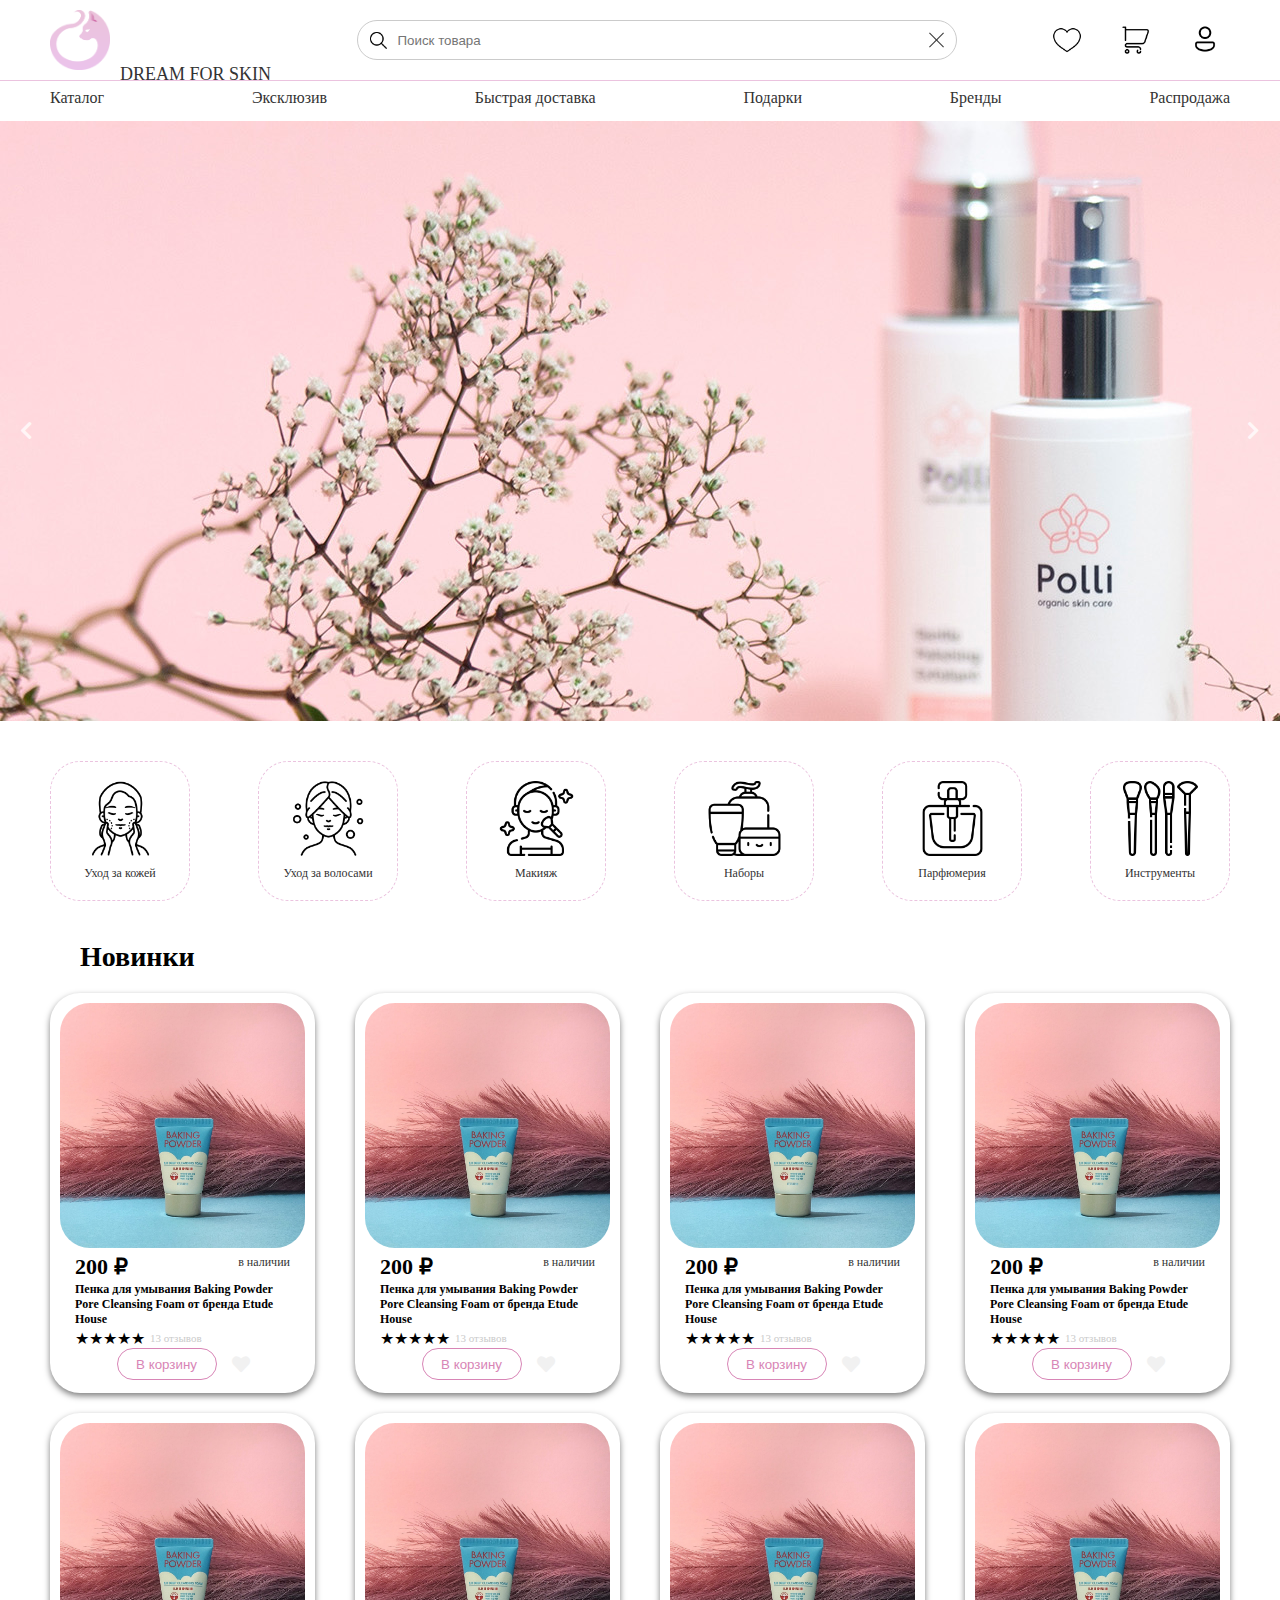
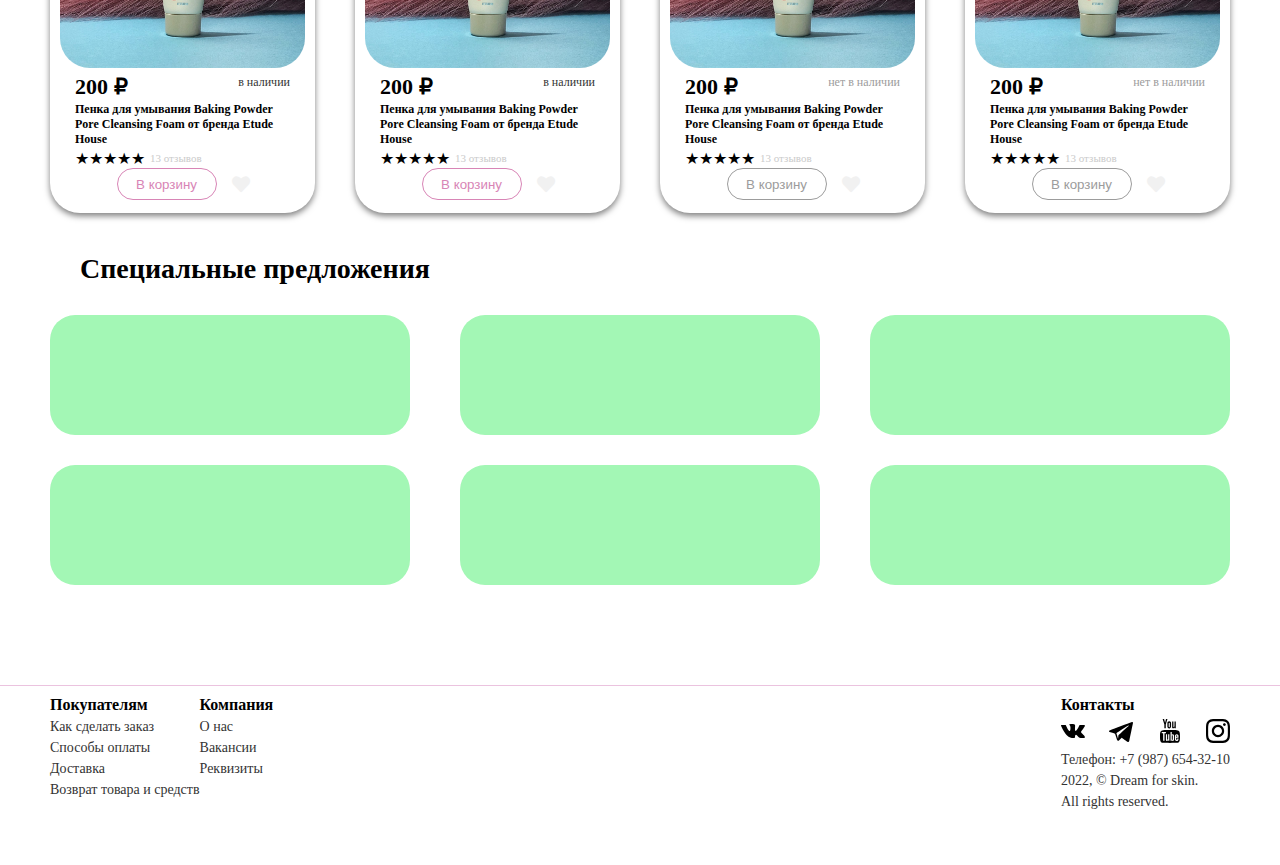
==== IevlevDaniil/dream_for_skin/index.html @ f06d1cdc "Добавил верстку главной страницы" ====
<!DOCTYPE html>
<html lang="en">
<head>
    <meta charset="UTF-8">
    <meta http-equiv="X-UA-Compatible" content="IE=edge">
    <meta name="viewport" content="width=device-width, initial-scale=1.0">
    
    <link href="https://cdn.jsdelivr.net/npm/bootstrap@5.1.3/dist/css/bootstrap.min.css" rel="stylesheet" integrity="sha384-1BmE4kWBq78iYhFldvKuhfTAU6auU8tT94WrHftjDbrCEXSU1oBoqyl2QvZ6jIW3" crossorigin="anonymous">
    <link href="https://use.fontawesome.com/releases/v5.0.13/css/all.css" rel="stylesheet">
    <link rel="stylesheet" href="css/style.css">
    
    <title>Главная</title>
</head>
<body>
    <header class="header__container ">
        <div class="header__content">    
            <div class="logo__container">
                <a href="index.html"><img class="logo__icon" src="assets/images/main-logo.png"></a>
                <a href="index.html"><font class="logo__title">DREAM FOR SKIN</font></a>

            </div>

            <div class="header__search">
                <div class="header__input">
                    <img class="header__input__icon__container" src="assets/icons/search.png">
                    
                    <div class="header__input__container">
                        <input id="input-search" type="text" placeholder="Поиск товара">
                    </div>

                    <span class="header__input__clear" onclick="document.getElementById('input-search').value = ''"></span>
                </div>
            </div>
            
            <div class="header__buttons">
                <button class="button__rounded" type="button"><img class="button__icon" src="assets/icons/icon-wishlist.png"></button>
                <button class="button__rounded" type="button"><img class="button__icon" src="assets/icons/icon-cart.png"></button>
                <button class="button__rounded" type="button"><img class="button__icon" src="assets/icons/icon-user.png"></button>
            </div>
        </div>

        <div class="header__narrow__content">
            <div class="header__narrow__menu__btn">
                <img src="assets/icons/burger_line_list_menu_nav_navigation_option_icon_123231.svg" alt="">
                Каталог
            </div>

            <div class="header__input">
                <img class="header__input__icon__container" src="assets/icons/search.png">
                
                <div class="header__input__container">
                    <input id="input-narrow-search" type="text" placeholder="Поиск товара">
                </div>

                <span class="header__input__clear" onclick="document.getElementById('input-narrow-search').value = ''"></span>
            </div>
        </div>
    </header>

    <nav class="underheader__menu">
        <ul class="underheader__menu__list">
            <a href="#"><li class="underheader__menu__list__item">Каталог</li></a>
            <a href="#"><li class="underheader__menu__list__item">Эксклюзив</li></a>
            <a href="#"><li class="underheader__menu__list__item">Быстрая доставка</li></a>
            <a href="#"><li class="underheader__menu__list__item">Подарки</li></a>
            <a href="#"><li class="underheader__menu__list__item">Бренды</li></a>
            <a href="#"><li class="underheader__menu__list__item">Распродажа</li></a>
        </ul>
    </nav>

    <main class="main__container">
        <div class="slider__container">
            <div class="slider__main">
                <img id="last-clone" src="assets/images/main_slider/slider5.jpg" alt="" >
                <img src="assets/images/main_slider/slider1.jpg" alt="">
                <img src="assets/images/main_slider/slider2.jpg" alt="">
                <img src="assets/images/main_slider/slider3.jpg" alt="">
                <img src="assets/images/main_slider/slider4.jpg" alt="">
                <img src="assets/images/main_slider/slider5.jpg" alt="">
                <img id="first-clone" src="assets/images/main_slider/slider1.jpg" alt="">
            </div>

            <i id="prev-button" class="fa fa-chevron-left" aria-hidden="true"></i>
            <i id="next-button" class="fa fa-chevron-right" aria-hidden="true"></i>

        </div>

        <div class="main__shortcuts__container">
            <div class="main__pillow">
                <img src="assets/icons/face.png" alt="">
                <span>Уход за кожей</span>

            </div>
            <div class="main__pillow">
                <img src="assets/icons/hair.png" alt="">
                <span>Уход за волосами</span>

            </div>
            <div class="main__pillow">
                <img src="assets/icons/make.png" alt="">
                <span>Макияж</span>

            </div>
            <div class="main__pillow">
                <img src="assets/icons/box.png" alt="">
                <span>Наборы</span>

            </div>
            <div class="main__pillow">
                <img src="assets/icons/parf.png" alt="">
                <span>Парфюмерия</span>

            </div>
            <div class="main__pillow">
                <img src="assets/icons/instr.png" alt="">
                <span>Инструменты</span>

            </div>
        </div>

        <div class="main__content__container">
            <h1 class="content__title">Новинки</h1>
            <div class="product__container">
                <div class="product__card">
                    <div class="product__card__content">
                        <img src="assets/images/products/bakin_pow.png" alt="">
                        
                        <div class="product__card__price">
                            <h1>200 ₽</h1>

                            <div class="product__available">
                                <img src="/assets/icons/green_cicle.svg" alt="">
                                <span id="available">в наличии</span>
                            </div>
                        </div>
                        
                        <h3 class="product__card__title">Пенка для умывания Baking Powder Pore Cleansing Foam от бренда Etude House</h3>
                        <div class="card__rating">★★★★★<span>13 отзывов</span></div>
                        
                        <div class="product__card__buttons">
                            <button class="product__card__buy__btn" type="button">В корзину</button>
                            <i class="fa fa-heart product__card__addfavorite_btn" aria-hidden="true" onclick="style.color == 'red' ? style.color = '#f1f1f1' : style.color = 'red'"></i>
                            <!-- <input class="product__card__addfavorite_btn" type="checkbox"></button> -->
                        </div>

                    </div>
                </div>

                <div class="product__card">
                    <div class="product__card__content">
                        <img src="assets/images/products/bakin_pow.png" alt="">
                        
                        <div class="product__card__price">
                            <h1>200 ₽</h1>

                            <div class="product__available">
                                <img src="/assets/icons/green_cicle.svg" alt="">
                                <span id="available">в наличии</span>
                            </div>
                        </div>
                        
                        <h3 class="product__card__title">Пенка для умывания Baking Powder Pore Cleansing Foam от бренда Etude House</h3>
                        <div class="card__rating">★★★★★<span>13 отзывов</span></div>
                        
                        <div class="product__card__buttons">
                            <button class="product__card__buy__btn" type="button">В корзину</button>
                            <i class="fa fa-heart product__card__addfavorite_btn" aria-hidden="true" onclick="style.color == 'red' ? style.color = '#f1f1f1' : style.color = 'red'"></i>
                            <!-- <input class="product__card__addfavorite_btn" type="checkbox"></button> -->
                        </div>

                    </div>
                </div>

                <div class="product__card">
                    <div class="product__card__content">
                        <img src="assets/images/products/bakin_pow.png" alt="">
                        
                        <div class="product__card__price">
                            <h1>200 ₽</h1>

                            <div class="product__available">
                                <img src="/assets/icons/green_cicle.svg" alt="">
                                <span id="available">в наличии</span>
                            </div>
                        </div>
                        
                        <h3 class="product__card__title">Пенка для умывания Baking Powder Pore Cleansing Foam от бренда Etude House</h3>
                        <div class="card__rating">★★★★★<span>13 отзывов</span></div>
                        
                        <div class="product__card__buttons">
                            <button class="product__card__buy__btn" type="button">В корзину</button>
                            <i class="fa fa-heart product__card__addfavorite_btn" aria-hidden="true" onclick="style.color == 'red' ? style.color = '#f1f1f1' : style.color = 'red'"></i>
                            <!-- <input class="product__card__addfavorite_btn" type="checkbox"></button> -->
                        </div>

                    </div>
                </div>

                <div class="product__card">
                    <div class="product__card__content">
                        <img src="assets/images/products/bakin_pow.png" alt="">
                        
                        <div class="product__card__price">
                            <h1>200 ₽</h1>

                            <div class="product__available">
                                <img src="/assets/icons/green_cicle.svg" alt="">
                                <span id="available">в наличии</span>
                            </div>
                        </div>
                        
                        <h3 class="product__card__title">Пенка для умывания Baking Powder Pore Cleansing Foam от бренда Etude House</h3>
                        <div class="card__rating">★★★★★<span>13 отзывов</span></div>
                        
                        <div class="product__card__buttons">
                            <button class="product__card__buy__btn" type="button">В корзину</button>
                            <i class="fa fa-heart product__card__addfavorite_btn" aria-hidden="true" onclick="style.color == 'red' ? style.color = '#f1f1f1' : style.color = 'red'"></i>
                            <!-- <input class="product__card__addfavorite_btn" type="checkbox"></button> -->
                        </div>

                    </div>
                </div>

                <div class="product__card">
                    <div class="product__card__content">
                        <img src="assets/images/products/bakin_pow.png" alt="">
                        
                        <div class="product__card__price">
                            <h1>200 ₽</h1>

                            <div class="product__available">
                                <img src="/assets/icons/green_cicle.svg" alt="">
                                <span id="available">в наличии</span>
                            </div>
                        </div>
                        
                        <h3 class="product__card__title">Пенка для умывания Baking Powder Pore Cleansing Foam от бренда Etude House</h3>
                        <div class="card__rating">★★★★★<span>13 отзывов</span></div>
                        
                        <div class="product__card__buttons">
                            <button class="product__card__buy__btn" type="button">В корзину</button>
                            <i class="fa fa-heart product__card__addfavorite_btn" aria-hidden="true" onclick="style.color == 'red' ? style.color = '#f1f1f1' : style.color = 'red'"></i>
                            <!-- <input class="product__card__addfavorite_btn" type="checkbox"></button> -->
                        </div>

                    </div>
                </div>

                <div class="product__card">
                    <div class="product__card__content">
                        <img src="assets/images/products/bakin_pow.png" alt="">
                        
                        <div class="product__card__price">
                            <h1>200 ₽</h1>

                            <div class="product__available">
                                <img src="/assets/icons/green_cicle.svg" alt="">
                                <span id="available">в наличии</span>
                            </div>
                        </div>
                        
                        <h3 class="product__card__title">Пенка для умывания Baking Powder Pore Cleansing Foam от бренда Etude House</h3>
                        <div class="card__rating">★★★★★<span>13 отзывов</span></div>
                        
                        <div class="product__card__buttons">
                            <button class="product__card__buy__btn" type="button">В корзину</button>
                            <i class="fa fa-heart product__card__addfavorite_btn" aria-hidden="true" onclick="style.color == 'red' ? style.color = '#f1f1f1' : style.color = 'red'"></i>
                            <!-- <input class="product__card__addfavorite_btn" type="checkbox"></button> -->
                        </div>

                    </div>
                </div>

                <div class="product__card">
                    <div class="product__card__content">
                        <img src="assets/images/products/bakin_pow.png" alt="">
                        
                        <div class="product__card__price">
                            <h1>200 ₽</h1>

                            <div class="product__available">
                                <img src="/assets/icons/gray_cicle.svg" alt="">
                                <span id="unavailable">нет в наличии</span>
                            </div>
                        </div>
                        
                        <h3 class="product__card__title">Пенка для умывания Baking Powder Pore Cleansing Foam от бренда Etude House</h3>
                        <div class="card__rating">★★★★★<span>13 отзывов</span></div>
                        
                        <div class="product__card__buttons">
                            <button class="product__card__buy__btn-gray" type="button">В корзину</button>
                            <i class="fa fa-heart product__card__addfavorite_btn" aria-hidden="true" onclick="style.color == 'red' ? style.color = '#f1f1f1' : style.color = 'red'"></i>
                            <!-- <input class="product__card__addfavorite_btn" type="checkbox"></button> -->
                        </div>

                    </div>
                </div>  
                
                <div class="product__card">
                    <div class="product__card__content">
                        <img src="assets/images/products/bakin_pow.png" alt="">
                        
                        <div class="product__card__price">
                            <h1>200 ₽</h1>

                            <div class="product__available">
                                <img src="/assets/icons/gray_cicle.svg" alt="">
                                <span id="unavailable">нет в наличии</span>
                            </div>
                        </div>
                        
                        <h3 class="product__card__title">Пенка для умывания Baking Powder Pore Cleansing Foam от бренда Etude House</h3>
                        <div class="card__rating">★★★★★<span>13 отзывов</span></div>
                        
                        <div class="product__card__buttons">
                            <button class="product__card__buy__btn-gray" type="button">В корзину</button>
                            <i class="fa fa-heart product__card__addfavorite_btn" aria-hidden="true" onclick="style.color == 'red' ? style.color = '#f1f1f1' : style.color = 'red'"></i>
                            <!-- <input class="product__card__addfavorite_btn" type="checkbox"></button> -->
                        </div>

                    </div>
                </div>  
                
            </div>

        </div>
        
        <div class="main__content__container">
            <h1 class="content__title">Специальные предложения</h1>
            <div class="special__suggestions__container">
                <div class="special__suggestion"></div>
                <div class="special__suggestion"></div>
                <div class="special__suggestion"></div>
                <div class="special__suggestion"></div>
                <div class="special__suggestion"></div>
                <div class="special__suggestion"></div>
            </div>

            
        </div>
    </main> 

    <footer class="footer__container">
        <div class="footer__content__container">
            <div class="footer__lists">
                <ul class="footer__list">
                    <span class="footer__list__title">Покупателям</span>

                    <li><a href="#">Как сделать заказ</a></li>
                    <li><a href="#">Способы оплаты</a></li>
                    <li><a href="#">Доставка</a></li>
                    <li><a href="#">Возврат товара и средств</a></li>
                </ul>
                <ul class="footer__list">
                    <span class="footer__list__title">Компания</span>

                    <li><a href="#">О нас</a></li>
                    <li><a href="#">Вакансии</a></li>
                    <li><a href="#">Реквизиты</a></li>
                </ul>
            </div>

            <div class="footer__contacts">
                <ul class="footer__list">
                    <span class="footer__list__title">Контакты</span>
                    <li>
                        <div class="footer__contacts__links">
                            <a href="#"><img src="assets/icons/vk.svg" alt=""></a>
                            <a href="#"><img src="assets/icons/telega.svg" alt=""></a>
                            <a href="#"><img src="assets/icons/YT.svg" alt=""></a>
                            <a href="#"><img src="assets/icons/insta.svg" alt=""></a>
                        </div>
                    </li>
                    <li>Телефон: <span id="telephones-number">+7 (987) 654-32-10</span></li>
                    <li><span class="footer__copyright">2022, © Dream for skin.</span></li>
                    <li><span class="footer__copyright">All rights reserved.</span></li>
                </ul>   
                
            </div>
        </div>
    </footer>

    <script src="js/carousel.js"></script>
</body>
</html>
---- IevlevDaniil/dream_for_skin/css/style.css ----
*{
    margin: 0px;
    padding: 0px;
    box-sizing: border-box;
}

a {
    text-decoration: none;
    color: #333;
}

:active, :hover, :focus {
    outline: 0;
    outline-offset: 0;
}






/* Header  */

.header__container {
    width: 100%;
    border-bottom: 1px solid #EBC3DF;

}

.header__content {
    display: flex;
    height: 80px;
    width: 100%;
    max-width: 1200px;
    
    margin: 0px auto;
    padding: 0px 10px;
    justify-content: space-between;
}

.logo__container {
    height: 100%;
    display: table;

    /* background-color: #D885B6; */
}

.logo__icon {
    width: 60px;
    height: 60px;
    
    margin: 10px 0px;
}

.logo__icon img {
    image-rendering: optimizeSpeed;
}

.logo__title {
    font-size: 18px;
    font-family: 'Maiandra GD';
    color: #333;
    margin-left: 10px;
}

.header__search {
    display: flex;
}


.header__input {
    position: relative;

    width: 600px;
    height: 40px;
    margin: auto 0px;
    border-radius: 20px;  
    border: 1px solid #cbcbcb;  
    /* background-color: aquamarine; */

}

.header__input__icon__container {
    position: absolute;
    display: flex;
    justify-content: center;
    align-items: center;
    left: 10px;
    top: 9px;

    width: 20px;
    height: 20px;
    /* background-color: red; */
    
}

.header__input__container {
    overflow: hidden;
    position: relative;
    width: 520px;
    height: 38px;
    left: 40px;
    display: flex;
    align-items: center;
    justify-content: center;
}

#input-search {
    position: absolute;
    top: 0;
    width: 100%;
    height: 100%;
    border: none;

}

.header__input__clear {
    position: absolute;
    display: flex;
    justify-content: center;
    align-items: center;
    
    top: 50%;
    right: 9px;
    transform: translateY(-50%);
    width: 20px;
    height: 20px;
    /* background-color: violet; */
    cursor: pointer;

}

.header__input__clear::before {
    content: '';
    position: absolute;
    width: 1px;
    height: 20px;
    background-color: #333;
    transform: rotate(45deg);
}

.header__input__clear::after {
    content: '';
    position: absolute;
    width: 1px;
    height: 20px;
    background-color: #333;
    transform: rotate(315deg);
}

.header__buttons {
    height: 100%;
    /* background-color: aqua; */
}

.button__rounded {
    height: 50px;
    width: 50px;
    margin: 15px 0px;
    cursor: pointer;
    border: 0px solid #fff;
    border-radius: 25px;
    background-color: #fff;

    transition: all 0.4s linear;  
}

.button__rounded + .button__rounded {
    margin-left: 15px;
}

.button__rounded:hover {
    border: 2px solid #f1f1f1;
    background-color: #fafafa;
}

.button__icon {
    width: 30px;
    height: 30px;
}

.header__narrow__content {
    display: none;
}

/* Underheader menu  */

.underheader__menu {
    display: table;
    max-width: 1200px;
    width: 100%;
    height: 40px;
    
    padding: 0px;
    margin: 0px auto;
    
    /* background-color: #f7f7f7; */
}

.underheader__menu__list {
    font-size: 16px;
    font-family: 'Playfair Display';

    margin: 8px 10px;
    padding: 0px;

    list-style: none;
    display: flex;
    justify-content: space-between;

}

.underheader__menu__list__item {
    text-decoration: none;


}

.underheader__menu__list__item:hover {
    color: #D885B6;
}







/* Slider content */

.slider__container {
    position: relative;
    width: 100%;
    overflow: hidden;
    
    background-color: #EBC3DF;
}
.slider__main {
    display: flex;
}

#prev-button {
    position: absolute;
    cursor: pointer;
    
    left: 20px;
    top: 50%;
    z-index: 10;
    
    font-size: 20px;
    opacity: 75%;
    color: #fff;
}

#next-button {
    position: absolute;
    cursor: pointer;

    right: 20px;
    top: 50%;
    z-index: 10;
    
    font-size: 20px;
    opacity: 75%;
    color: #fff;
}






/* Main content */

.main__shortcuts__container {
    width: 1200px;
    height: 140px;
    /* background-color: #fafafa; */
    
    padding: 0px 10px;
    margin: 40px auto;
    display: flex;

    
    justify-content: space-between;
    
}

.main__pillow {
    display: flex;
    flex-direction: column;
    justify-content: center;
    align-items: center;

    height: 100%;
    width: 140px;

    background-color: #fff;
    border-radius: 30px;
    border: 1px dashed #EBC3DF;
    cursor: pointer;

    transition: border 0.1s ease-in;
    
}   

.main__pillow:hover {
    border: 3px solid #EBC3DF;

}

.main__pillow img {
    width: 75px;
}

.main__pillow span {
    font: 12px 'Playfair Display';
    margin-top: 10px;
    color: #333;
    
}


.main__content__container {
    display: table;
    width: 1200px;

    margin: 40px auto 0px auto;
    padding: 0px 10px;
    /* background-color: bisque; */
}   

.content__title {
    font-size: 28px;
    font-family: 'Playfair Display';
    
    margin: 0px 0px 0px 30px;

}







/* Products */

.product__container {
    display: flex;
    justify-content: space-between;
    flex-wrap: wrap;
    width: 100%;

}

.product__card {
    width: calc(25% - 30px);
    
    height: 400px;
    border-radius: 30px;
    cursor: pointer;
    
    margin-top: 20px;
    padding: 10px;

    box-shadow: 0px 3px 6px rgba(0, 0, 0, 0.5);
    /* background-color: gray; */
    
    transition: box-shadow 0.2s ease-in-out;
}

.product__card:hover {
    box-shadow: 0px 3px 10px rgba(0, 0, 0, 0.16);
    
}


.product__card__content {
    display: flex;
    flex-direction: column;
    width: 100%;
    
}

.product__card__content img {
    border-radius: 30px;
}

.product__card__price {
    display: flex;
    align-items: center;
    justify-content: space-between;
    margin: 0px 15px;

}

.product__card__price h1 {
    margin: 6px 0px 0px 0px;
    font-family: 'Montserrat';
    font-size: 22px;
}

.product__available {
    display: flex;
    align-items: center;
    
    font-family: 'Playfair Display';
    font-size: 12px;
    color: #333;
}

.product__available img {
    margin-left: 10px;
    width: 8px;
}

#available {
    margin: 0px 0px 3px 5px;
}

#unavailable {
    color: #9c9c9c;
    margin: 0px 0px 3px 5px;
}

.product__card__title {
    margin: 2px 15px 0px 15px;

    font-family: 'Playfair Display';
    font-size: 12px;

    flex: 1 1 auto;
}

.card__rating {
    display: flex;
    align-items: flex-start;
}
.card__rating span {
    display: flex;
    margin: 3px 0px 0px 5px;


    color: #cbcbcb;
    font-family: 'Playfair Display';
    font-size: 11px;
}

.product__card__buttons {
    display: flex;
    justify-content: center;
    
    font-size: 14px;
    font-family: 'Playfair Display';
}

.product__card__buy__btn {
    width: 100px;
    height: 32px;
    margin: 0px 15px;

    
    background-color: #fff;
    color: #D885B6;
    border: 1px solid #D885B6;
    border-radius: 30px;

    transition: all 0.2s linear;
}


.product__card__buy__btn:hover {
    color:white;
    background-color: #D885B6;
}


.product__card__buy__btn-gray {
    width: 100px;
    height: 32px;
    margin: 0px 15px;

    
    background-color: #fff;
    color: #9c9c9c;
    border: 1px solid #9c9c9c;
    border-radius: 30px;

    transition: all 0.2s linear;
}

.product__card__addfavorite_btn {
    display: flex;
    align-items: center;
    font-size: 18px;
    width: 32px;
    height: 32px;

    color: #f1f1f1;
    
    transition: color 0.2s ease-in-out;
}

.product__card__addfavorite_btn:hover {
    color: #cdcdcd;
}






/* Рейтинг */

.card__rating {
    margin: 2px 15px 0px 15px;
    
}



.special__suggestions__container {
    display: flex;
    justify-content: space-between;
    flex-wrap: wrap;
}

.special__suggestion {
    cursor: pointer;
    
    width: 360px;
    height: 120px;
    margin: 30px 0px 0px 0px;

    border-radius: 25px;
    background-color: #A3F7B5;

}







/* Footer */

.footer__container {
    display: table;
    width: 100%;
    height: 180px;

    margin-top: 100px;
    border-top: 1px solid #EBC3DF;
    
}

.footer__content__container {
    display: flex;
    justify-content: space-between;

    width: 1200px;
    height: 100%;
    margin: 0px auto;
    padding: 10px;

    /* background-color: #40C9A2; */
}

.footer__lists {
    display: flex;
    height: 100%;
}

.footer__list {
    list-style: none;
    text-decoration: none;
    font-family: 'Playfair Display';
}

.footer__list__title {
    color: #000;
    font-weight: 600;
}


.footer__list a {
    color: #333;
    font-size: 14px;

    transition: color 0.1s linear;
}

.footer__list a:hover {
    color: #D885B6;
}

.footer__contacts__links {
    display: flex;
    justify-content: space-between;
    align-items: center;
}

.footer__list li {
    color: #333;
    font-size: 14px;

    margin: 5px 0px 0px 0px; 
    transition: color 0.1s linear;
}

#telephones-number{
    font-family: 'Maiandra GD';
    font-size: 14px;   
}

.footer__copyright {
    font-family: 'Maiandra GD';
}







@media (max-width: 1050px) {
    .header__search {
        display: none;
    }

    .header__narrow__content {
        display: flex;
        width: 100%;
        height: 50px;
        padding: 0px 10px;

        /* background-color: beige; */
    }

    
    .header__input {
        position: relative;
 
        width: 95%;
        height: 40px;
        margin: 5px auto;
        border-radius: 20px;  
        border: 1px solid #cbcbcb;  
        /* background-color: aquamarine; */

    }
    
    .header__input__container {
        overflow: hidden;
        position: relative;
        width: calc(100% - 80px);
        height: 38px;
        left: 40px;
        display: flex;
        align-items: center;
        justify-content: center;
    }

    #input-narrow-search {
        position: absolute;
        top: 0;
        width: 100%;
        height: 100%;
        border: none;
    
    }

    .underheader__menu {
        display: none;
    }

    .header__narrow__menu__btn {
        width: 120px;
        position: relative;

        display: flex;
        justify-content: center;
        align-items: center;

        margin: 5px 10px 5px 0px;
        color: #333;
        border: 0px solid #fff;
        border-radius: 25px;

        transition: all 0.4s linear;
        cursor: pointer;
    }

    .header__narrow__menu__btn:hover {
        border: 2px solid #f1f1f1;
        background-color: #fafafa;
    }

    .header__narrow__menu__btn img {
        width: 20px;
        margin-right: 5px;
    }
}

@media (max-width: 450px) {
    .logo__title {
        display: none;
    }
}
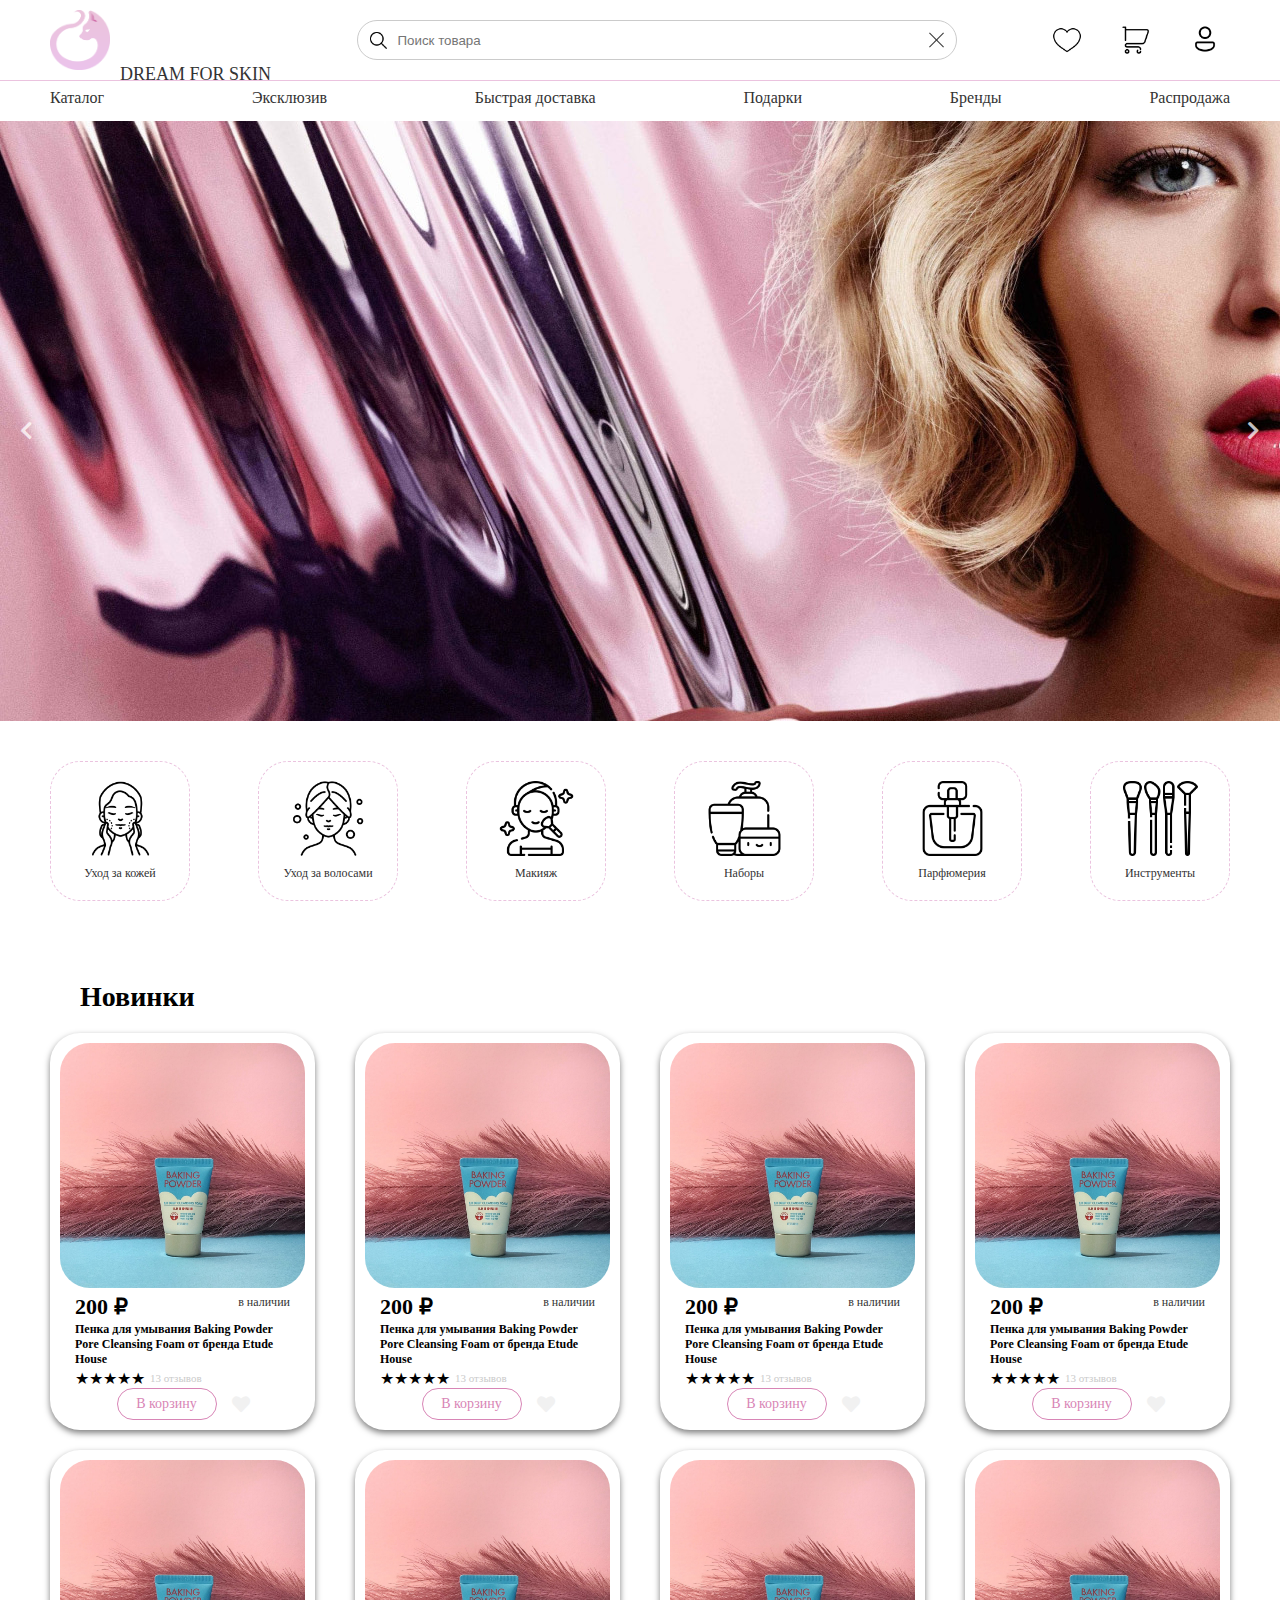
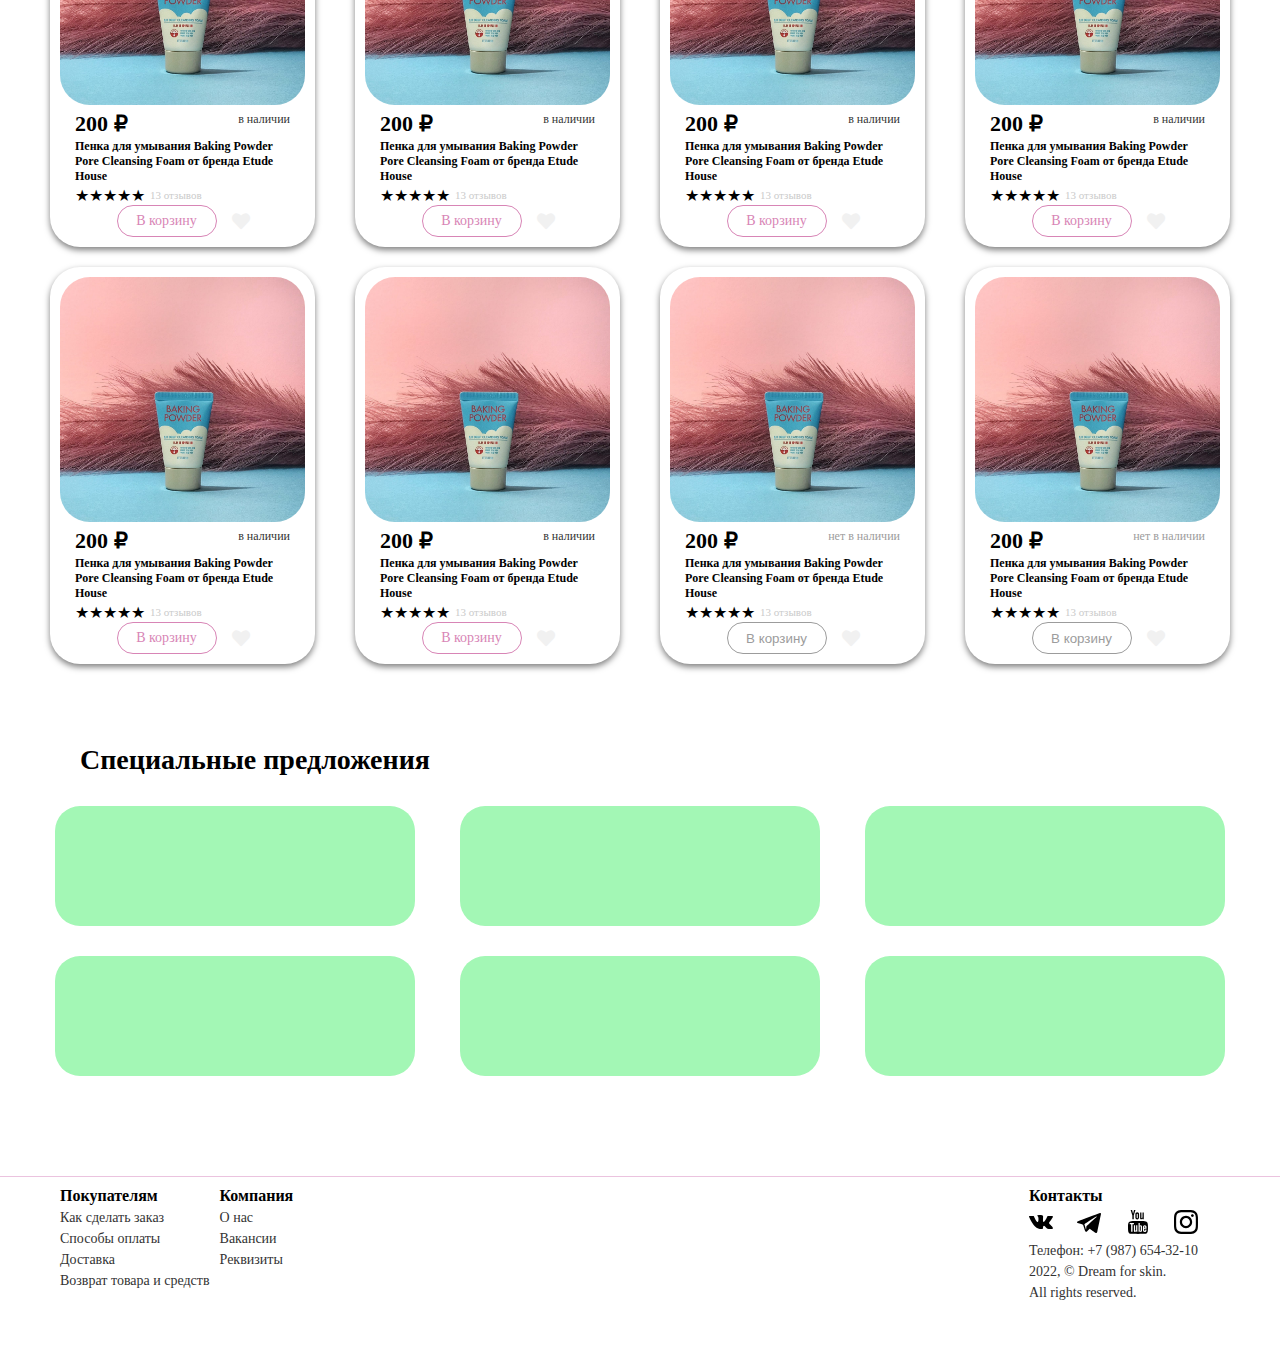
==== commit b33fcff3: "Добавил адаптив для всех элементов, исключая слайдер" ====
--- a/IevlevDaniil/dream_for_skin/index.html
+++ b/IevlevDaniil/dream_for_skin/index.html
@@ -85,6 +85,7 @@
 
         </div>
 
+    
         <div class="main__shortcuts__container">
             <div class="main__pillow">
                 <img src="assets/icons/face.png" alt="">
@@ -117,6 +118,7 @@
 
             </div>
         </div>
+    
 
         <div class="main__content__container">
             <h1 class="content__title">Новинки</h1>
@@ -145,6 +147,107 @@
 
                     </div>
                 </div>
+
+                <div class="product__card">
+                    <div class="product__card__content">
+                        <img src="assets/images/products/bakin_pow.png" alt="">
+                        
+                        <div class="product__card__price">
+                            <h1>200 ₽</h1>
+
+                            <div class="product__available">
+                                <img src="/assets/icons/green_cicle.svg" alt="">
+                                <span id="available">в наличии</span>
+                            </div>
+                        </div>
+                        
+                        <h3 class="product__card__title">Пенка для умывания Baking Powder Pore Cleansing Foam от бренда Etude House</h3>
+                        <div class="card__rating">★★★★★<span>13 отзывов</span></div>
+                        
+                        <div class="product__card__buttons">
+                            <button class="product__card__buy__btn" type="button">В корзину</button>
+                            <i class="fa fa-heart product__card__addfavorite_btn" aria-hidden="true" onclick="style.color == 'red' ? style.color = '#f1f1f1' : style.color = 'red'"></i>
+                            <!-- <input class="product__card__addfavorite_btn" type="checkbox"></button> -->
+                        </div>
+
+                    </div>
+                </div>
+
+                <div class="product__card">
+                    <div class="product__card__content">
+                        <img src="assets/images/products/bakin_pow.png" alt="">
+                        
+                        <div class="product__card__price">
+                            <h1>200 ₽</h1>
+
+                            <div class="product__available">
+                                <img src="/assets/icons/green_cicle.svg" alt="">
+                                <span id="available">в наличии</span>
+                            </div>
+                        </div>
+                        
+                        <h3 class="product__card__title">Пенка для умывания Baking Powder Pore Cleansing Foam от бренда Etude House</h3>
+                        <div class="card__rating">★★★★★<span>13 отзывов</span></div>
+                        
+                        <div class="product__card__buttons">
+                            <button class="product__card__buy__btn" type="button">В корзину</button>
+                            <i class="fa fa-heart product__card__addfavorite_btn" aria-hidden="true" onclick="style.color == 'red' ? style.color = '#f1f1f1' : style.color = 'red'"></i>
+                            <!-- <input class="product__card__addfavorite_btn" type="checkbox"></button> -->
+                        </div>
+
+                    </div>
+                </div>
+
+                <div class="product__card">
+                    <div class="product__card__content">
+                        <img src="assets/images/products/bakin_pow.png" alt="">
+                        
+                        <div class="product__card__price">
+                            <h1>200 ₽</h1>
+
+                            <div class="product__available">
+                                <img src="/assets/icons/green_cicle.svg" alt="">
+                                <span id="available">в наличии</span>
+                            </div>
+                        </div>
+                        
+                        <h3 class="product__card__title">Пенка для умывания Baking Powder Pore Cleansing Foam от бренда Etude House</h3>
+                        <div class="card__rating">★★★★★<span>13 отзывов</span></div>
+                        
+                        <div class="product__card__buttons">
+                            <button class="product__card__buy__btn" type="button">В корзину</button>
+                            <i class="fa fa-heart product__card__addfavorite_btn" aria-hidden="true" onclick="style.color == 'red' ? style.color = '#f1f1f1' : style.color = 'red'"></i>
+                            <!-- <input class="product__card__addfavorite_btn" type="checkbox"></button> -->
+                        </div>
+
+                    </div>
+                </div>
+
+                <div class="product__card">
+                    <div class="product__card__content">
+                        <img src="assets/images/products/bakin_pow.png" alt="">
+                        
+                        <div class="product__card__price">
+                            <h1>200 ₽</h1>
+
+                            <div class="product__available">
+                                <img src="/assets/icons/green_cicle.svg" alt="">
+                                <span id="available">в наличии</span>
+                            </div>
+                        </div>
+                        
+                        <h3 class="product__card__title">Пенка для умывания Baking Powder Pore Cleansing Foam от бренда Etude House</h3>
+                        <div class="card__rating">★★★★★<span>13 отзывов</span></div>
+                        
+                        <div class="product__card__buttons">
+                            <button class="product__card__buy__btn" type="button">В корзину</button>
+                            <i class="fa fa-heart product__card__addfavorite_btn" aria-hidden="true" onclick="style.color == 'red' ? style.color = '#f1f1f1' : style.color = 'red'"></i>
+                            <!-- <input class="product__card__addfavorite_btn" type="checkbox"></button> -->
+                        </div>
+
+                    </div>
+                </div>
+
 
                 <div class="product__card">
                     <div class="product__card__content">
--- a/IevlevDaniil/dream_for_skin/css/style.css
+++ b/IevlevDaniil/dream_for_skin/css/style.css
@@ -229,12 +229,12 @@
 /* Slider content */
 
 .slider__container {
+    width: 100%;
     position: relative;
-    width: 100%;
     overflow: hidden;
-    
     background-color: #EBC3DF;
 }
+
 .slider__main {
     display: flex;
 }
@@ -273,7 +273,8 @@
 /* Main content */
 
 .main__shortcuts__container {
-    width: 1200px;
+    width: 100%;
+    max-width: 1200px;
     height: 140px;
     /* background-color: #fafafa; */
     
@@ -292,7 +293,7 @@
     justify-content: center;
     align-items: center;
 
-    height: 100%;
+    height: 140px;
     width: 140px;
 
     background-color: #fff;
@@ -322,10 +323,11 @@
 
 
 .main__content__container {
-    display: table;
-    width: 1200px;
-
-    margin: 40px auto 0px auto;
+    display: block;
+    width: 100%;
+    max-width: 1200px;
+
+    margin: 80px auto 0px auto;
     padding: 0px 10px;
     /* background-color: bisque; */
 }   
@@ -357,7 +359,7 @@
 .product__card {
     width: calc(25% - 30px);
     
-    height: 400px;
+    height: auto;
     border-radius: 30px;
     cursor: pointer;
     
@@ -379,7 +381,9 @@
 .product__card__content {
     display: flex;
     flex-direction: column;
-    width: 100%;
+    justify-content: space-between;
+    width: 100%;
+    height: 100%;
     
 }
 
@@ -451,16 +455,17 @@
     display: flex;
     justify-content: center;
     
-    font-size: 14px;
-    font-family: 'Playfair Display';
 }
 
 .product__card__buy__btn {
     width: 100px;
     height: 32px;
+
     margin: 0px 15px;
-
-    
+    font-family: 'Playfair Display';
+    
+    
+    font-size: 14px;
     background-color: #fff;
     color: #D885B6;
     border: 1px solid #D885B6;
@@ -531,7 +536,7 @@
     
     width: 360px;
     height: 120px;
-    margin: 30px 0px 0px 0px;
+    margin: 30px 5px 0px 5px;
 
     border-radius: 25px;
     background-color: #A3F7B5;
@@ -558,9 +563,11 @@
 
 .footer__content__container {
     display: flex;
-    justify-content: space-between;
-
-    width: 1200px;
+    flex-wrap: wrap;
+    justify-content: space-between;
+
+    width: 100%;
+    max-width: 1200px;
     height: 100%;
     margin: 0px auto;
     padding: 10px;
@@ -577,6 +584,8 @@
     list-style: none;
     text-decoration: none;
     font-family: 'Playfair Display';
+
+    padding: 0px 0px 0px 10px;
 }
 
 .footer__list__title {
@@ -596,6 +605,12 @@
     color: #D885B6;
 }
 
+.footer__contacts {
+    height: 100%;
+    margin-right: 32px;
+}
+
+
 .footer__contacts__links {
     display: flex;
     justify-content: space-between;
@@ -625,7 +640,7 @@
 
 
 
-@media (max-width: 1050px) {
+@media (max-width: 1200px) {
     .header__search {
         display: none;
     }
@@ -702,12 +717,80 @@
         width: 20px;
         margin-right: 5px;
     }
-}
-
-@media (max-width: 450px) {
+
+    .product__container {
+        justify-content: space-around;
+        width: 100%;
+        background-color: pink;
+    }
+    .product__card {
+        width: auto;
+        max-width: calc(33% - 30px);
+        height: auto;
+        
+    }
+
+    .special__suggestions__container {
+        justify-content: space-around;
+    }
+
+
+
+
+}
+
+@media (max-width: 890px) {
+    .main__shortcuts__container {
+        width: 100%;
+        height: auto;
+        justify-content: space-around;
+        flex-wrap: wrap;
+    }
+
+    .main__pillow {
+        margin: 20px 40px;
+    }
+
+    .product__container {
+        background-color: greenyellow;
+    }
+
+    .product__card {
+        width: auto;
+        max-width: calc(50% - 10px);
+        height: auto;
+
+    }
+
+    
+
+}
+
+@media (max-width: 575px) {
+    .product__container {
+        background-color: cadetblue;
+    }
+
+    .product__card {
+        width: auto;
+        max-width: 100%;
+        height: auto;
+
+    }
+
+
+}
+
+
+@media (max-width: 500px) {
+
     .logo__title {
         display: none;
     }
-}
-
-
+
+    .main__pillow {
+        margin: 20px 5px;
+    }
+
+    
+}
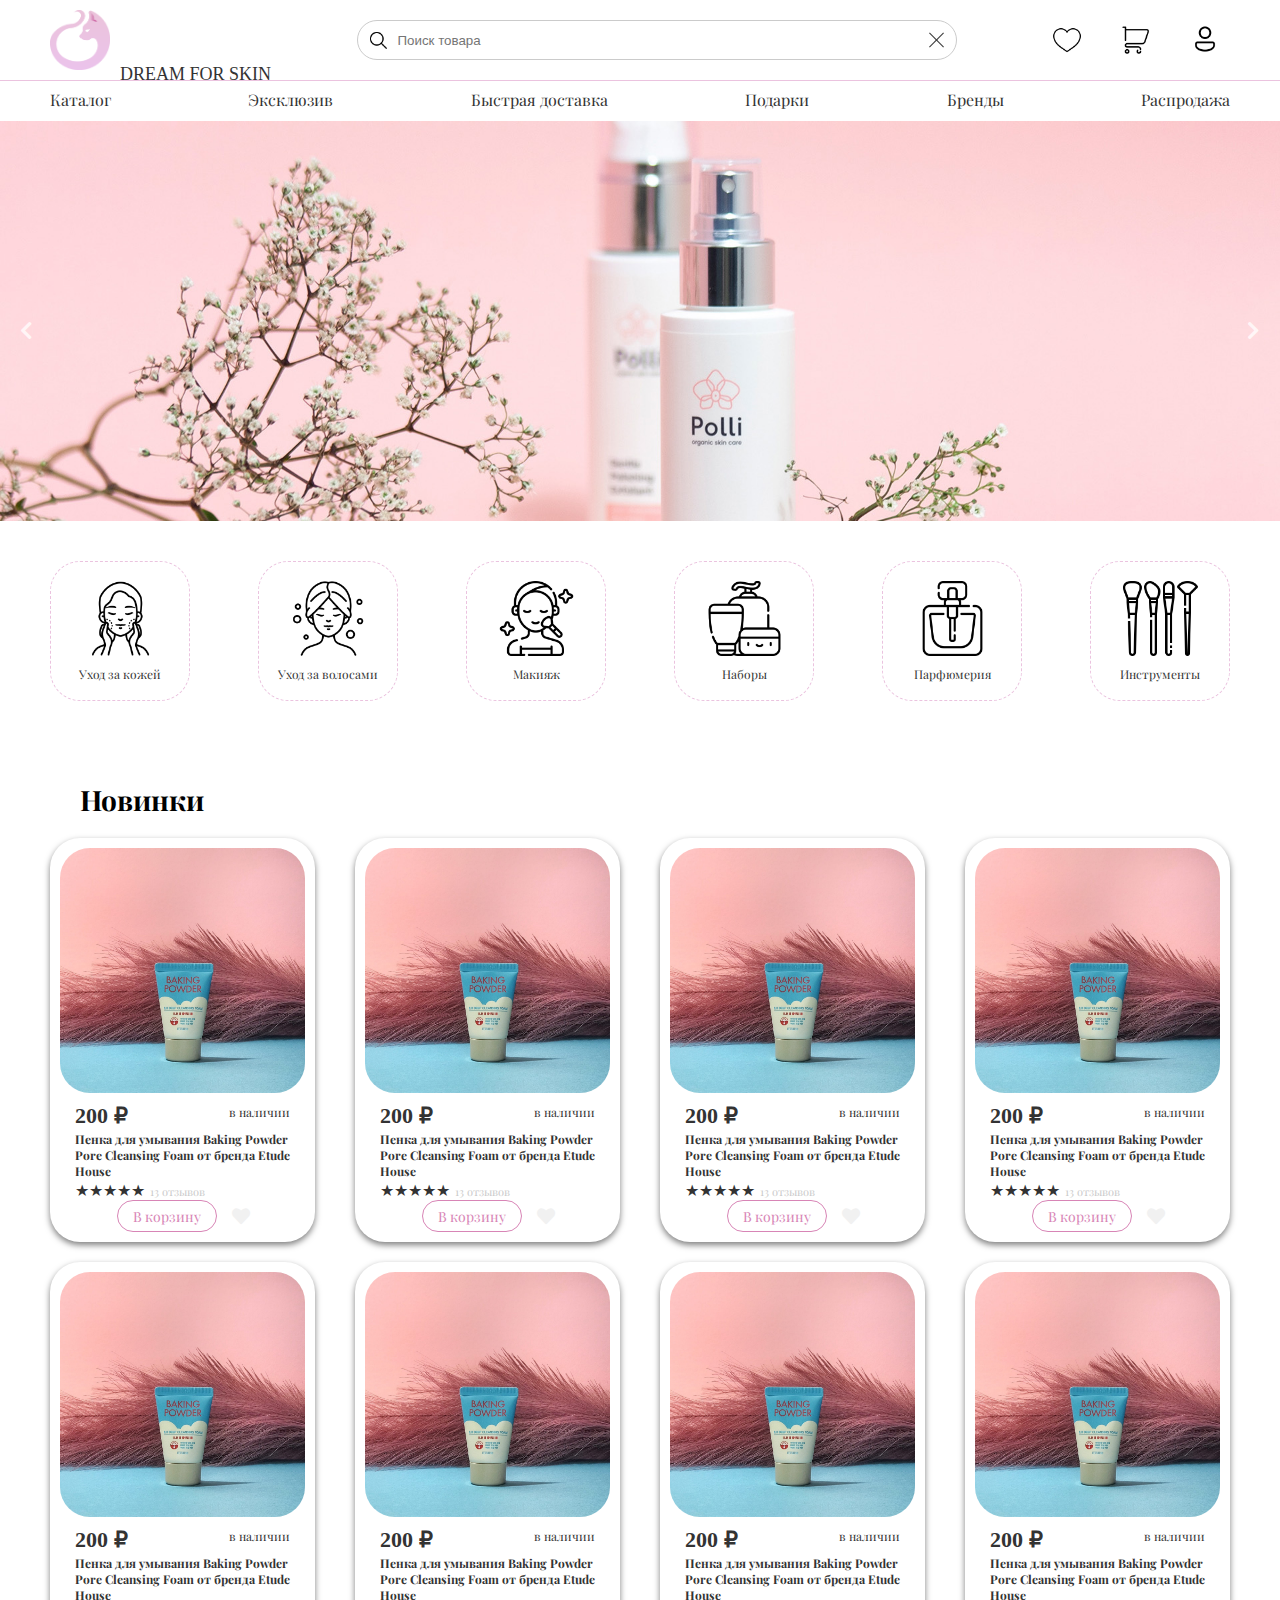
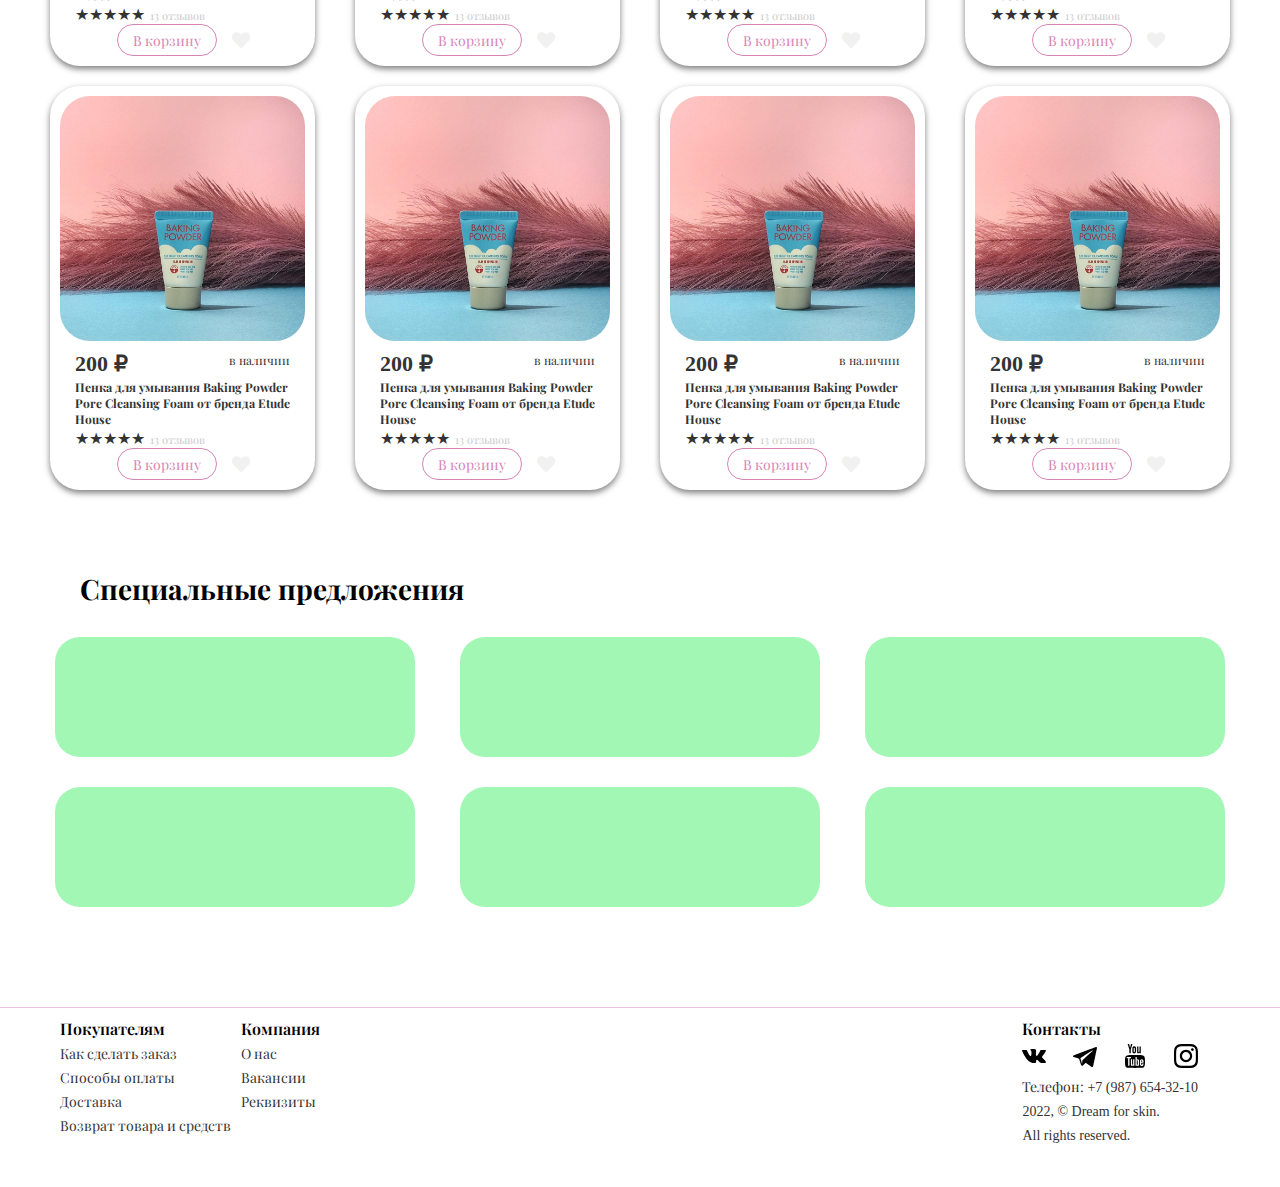
==== commit 211c9db3: "Добавил страницу продукта с адаптивом" ====
--- a/IevlevDaniil/dream_for_skin/index.html
+++ b/IevlevDaniil/dream_for_skin/index.html
@@ -123,307 +123,313 @@
         <div class="main__content__container">
             <h1 class="content__title">Новинки</h1>
             <div class="product__container">
-                <div class="product__card">
-                    <div class="product__card__content">
-                        <img src="assets/images/products/bakin_pow.png" alt="">
-                        
-                        <div class="product__card__price">
-                            <h1>200 ₽</h1>
-
-                            <div class="product__available">
-                                <img src="/assets/icons/green_cicle.svg" alt="">
-                                <span id="available">в наличии</span>
-                            </div>
-                        </div>
-                        
-                        <h3 class="product__card__title">Пенка для умывания Baking Powder Pore Cleansing Foam от бренда Etude House</h3>
-                        <div class="card__rating">★★★★★<span>13 отзывов</span></div>
-                        
-                        <div class="product__card__buttons">
-                            <button class="product__card__buy__btn" type="button">В корзину</button>
-                            <i class="fa fa-heart product__card__addfavorite_btn" aria-hidden="true" onclick="style.color == 'red' ? style.color = '#f1f1f1' : style.color = 'red'"></i>
-                            <!-- <input class="product__card__addfavorite_btn" type="checkbox"></button> -->
-                        </div>
-
-                    </div>
-                </div>
-
-                <div class="product__card">
-                    <div class="product__card__content">
-                        <img src="assets/images/products/bakin_pow.png" alt="">
-                        
-                        <div class="product__card__price">
-                            <h1>200 ₽</h1>
-
-                            <div class="product__available">
-                                <img src="/assets/icons/green_cicle.svg" alt="">
-                                <span id="available">в наличии</span>
-                            </div>
-                        </div>
-                        
-                        <h3 class="product__card__title">Пенка для умывания Baking Powder Pore Cleansing Foam от бренда Etude House</h3>
-                        <div class="card__rating">★★★★★<span>13 отзывов</span></div>
-                        
-                        <div class="product__card__buttons">
-                            <button class="product__card__buy__btn" type="button">В корзину</button>
-                            <i class="fa fa-heart product__card__addfavorite_btn" aria-hidden="true" onclick="style.color == 'red' ? style.color = '#f1f1f1' : style.color = 'red'"></i>
-                            <!-- <input class="product__card__addfavorite_btn" type="checkbox"></button> -->
-                        </div>
-
-                    </div>
-                </div>
-
-                <div class="product__card">
-                    <div class="product__card__content">
-                        <img src="assets/images/products/bakin_pow.png" alt="">
-                        
-                        <div class="product__card__price">
-                            <h1>200 ₽</h1>
-
-                            <div class="product__available">
-                                <img src="/assets/icons/green_cicle.svg" alt="">
-                                <span id="available">в наличии</span>
-                            </div>
-                        </div>
-                        
-                        <h3 class="product__card__title">Пенка для умывания Baking Powder Pore Cleansing Foam от бренда Etude House</h3>
-                        <div class="card__rating">★★★★★<span>13 отзывов</span></div>
-                        
-                        <div class="product__card__buttons">
-                            <button class="product__card__buy__btn" type="button">В корзину</button>
-                            <i class="fa fa-heart product__card__addfavorite_btn" aria-hidden="true" onclick="style.color == 'red' ? style.color = '#f1f1f1' : style.color = 'red'"></i>
-                            <!-- <input class="product__card__addfavorite_btn" type="checkbox"></button> -->
-                        </div>
-
-                    </div>
-                </div>
-
-                <div class="product__card">
-                    <div class="product__card__content">
-                        <img src="assets/images/products/bakin_pow.png" alt="">
-                        
-                        <div class="product__card__price">
-                            <h1>200 ₽</h1>
-
-                            <div class="product__available">
-                                <img src="/assets/icons/green_cicle.svg" alt="">
-                                <span id="available">в наличии</span>
-                            </div>
-                        </div>
-                        
-                        <h3 class="product__card__title">Пенка для умывания Baking Powder Pore Cleansing Foam от бренда Etude House</h3>
-                        <div class="card__rating">★★★★★<span>13 отзывов</span></div>
-                        
-                        <div class="product__card__buttons">
-                            <button class="product__card__buy__btn" type="button">В корзину</button>
-                            <i class="fa fa-heart product__card__addfavorite_btn" aria-hidden="true" onclick="style.color == 'red' ? style.color = '#f1f1f1' : style.color = 'red'"></i>
-                            <!-- <input class="product__card__addfavorite_btn" type="checkbox"></button> -->
-                        </div>
-
-                    </div>
-                </div>
-
-                <div class="product__card">
-                    <div class="product__card__content">
-                        <img src="assets/images/products/bakin_pow.png" alt="">
-                        
-                        <div class="product__card__price">
-                            <h1>200 ₽</h1>
-
-                            <div class="product__available">
-                                <img src="/assets/icons/green_cicle.svg" alt="">
-                                <span id="available">в наличии</span>
-                            </div>
-                        </div>
-                        
-                        <h3 class="product__card__title">Пенка для умывания Baking Powder Pore Cleansing Foam от бренда Etude House</h3>
-                        <div class="card__rating">★★★★★<span>13 отзывов</span></div>
-                        
-                        <div class="product__card__buttons">
-                            <button class="product__card__buy__btn" type="button">В корзину</button>
-                            <i class="fa fa-heart product__card__addfavorite_btn" aria-hidden="true" onclick="style.color == 'red' ? style.color = '#f1f1f1' : style.color = 'red'"></i>
-                            <!-- <input class="product__card__addfavorite_btn" type="checkbox"></button> -->
-                        </div>
-
-                    </div>
-                </div>
-
-
-                <div class="product__card">
-                    <div class="product__card__content">
-                        <img src="assets/images/products/bakin_pow.png" alt="">
-                        
-                        <div class="product__card__price">
-                            <h1>200 ₽</h1>
-
-                            <div class="product__available">
-                                <img src="/assets/icons/green_cicle.svg" alt="">
-                                <span id="available">в наличии</span>
-                            </div>
-                        </div>
-                        
-                        <h3 class="product__card__title">Пенка для умывания Baking Powder Pore Cleansing Foam от бренда Etude House</h3>
-                        <div class="card__rating">★★★★★<span>13 отзывов</span></div>
-                        
-                        <div class="product__card__buttons">
-                            <button class="product__card__buy__btn" type="button">В корзину</button>
-                            <i class="fa fa-heart product__card__addfavorite_btn" aria-hidden="true" onclick="style.color == 'red' ? style.color = '#f1f1f1' : style.color = 'red'"></i>
-                            <!-- <input class="product__card__addfavorite_btn" type="checkbox"></button> -->
-                        </div>
-
-                    </div>
-                </div>
-
-                <div class="product__card">
-                    <div class="product__card__content">
-                        <img src="assets/images/products/bakin_pow.png" alt="">
-                        
-                        <div class="product__card__price">
-                            <h1>200 ₽</h1>
-
-                            <div class="product__available">
-                                <img src="/assets/icons/green_cicle.svg" alt="">
-                                <span id="available">в наличии</span>
-                            </div>
-                        </div>
-                        
-                        <h3 class="product__card__title">Пенка для умывания Baking Powder Pore Cleansing Foam от бренда Etude House</h3>
-                        <div class="card__rating">★★★★★<span>13 отзывов</span></div>
-                        
-                        <div class="product__card__buttons">
-                            <button class="product__card__buy__btn" type="button">В корзину</button>
-                            <i class="fa fa-heart product__card__addfavorite_btn" aria-hidden="true" onclick="style.color == 'red' ? style.color = '#f1f1f1' : style.color = 'red'"></i>
-                            <!-- <input class="product__card__addfavorite_btn" type="checkbox"></button> -->
-                        </div>
-
-                    </div>
-                </div>
-
-                <div class="product__card">
-                    <div class="product__card__content">
-                        <img src="assets/images/products/bakin_pow.png" alt="">
-                        
-                        <div class="product__card__price">
-                            <h1>200 ₽</h1>
-
-                            <div class="product__available">
-                                <img src="/assets/icons/green_cicle.svg" alt="">
-                                <span id="available">в наличии</span>
-                            </div>
-                        </div>
-                        
-                        <h3 class="product__card__title">Пенка для умывания Baking Powder Pore Cleansing Foam от бренда Etude House</h3>
-                        <div class="card__rating">★★★★★<span>13 отзывов</span></div>
-                        
-                        <div class="product__card__buttons">
-                            <button class="product__card__buy__btn" type="button">В корзину</button>
-                            <i class="fa fa-heart product__card__addfavorite_btn" aria-hidden="true" onclick="style.color == 'red' ? style.color = '#f1f1f1' : style.color = 'red'"></i>
-                            <!-- <input class="product__card__addfavorite_btn" type="checkbox"></button> -->
-                        </div>
-
-                    </div>
-                </div>
-
-                <div class="product__card">
-                    <div class="product__card__content">
-                        <img src="assets/images/products/bakin_pow.png" alt="">
-                        
-                        <div class="product__card__price">
-                            <h1>200 ₽</h1>
-
-                            <div class="product__available">
-                                <img src="/assets/icons/green_cicle.svg" alt="">
-                                <span id="available">в наличии</span>
-                            </div>
-                        </div>
-                        
-                        <h3 class="product__card__title">Пенка для умывания Baking Powder Pore Cleansing Foam от бренда Etude House</h3>
-                        <div class="card__rating">★★★★★<span>13 отзывов</span></div>
-                        
-                        <div class="product__card__buttons">
-                            <button class="product__card__buy__btn" type="button">В корзину</button>
-                            <i class="fa fa-heart product__card__addfavorite_btn" aria-hidden="true" onclick="style.color == 'red' ? style.color = '#f1f1f1' : style.color = 'red'"></i>
-                            <!-- <input class="product__card__addfavorite_btn" type="checkbox"></button> -->
-                        </div>
-
-                    </div>
-                </div>
-
-                <div class="product__card">
-                    <div class="product__card__content">
-                        <img src="assets/images/products/bakin_pow.png" alt="">
-                        
-                        <div class="product__card__price">
-                            <h1>200 ₽</h1>
-
-                            <div class="product__available">
-                                <img src="/assets/icons/green_cicle.svg" alt="">
-                                <span id="available">в наличии</span>
-                            </div>
-                        </div>
-                        
-                        <h3 class="product__card__title">Пенка для умывания Baking Powder Pore Cleansing Foam от бренда Etude House</h3>
-                        <div class="card__rating">★★★★★<span>13 отзывов</span></div>
-                        
-                        <div class="product__card__buttons">
-                            <button class="product__card__buy__btn" type="button">В корзину</button>
-                            <i class="fa fa-heart product__card__addfavorite_btn" aria-hidden="true" onclick="style.color == 'red' ? style.color = '#f1f1f1' : style.color = 'red'"></i>
-                            <!-- <input class="product__card__addfavorite_btn" type="checkbox"></button> -->
-                        </div>
-
-                    </div>
-                </div>
-
-                <div class="product__card">
-                    <div class="product__card__content">
-                        <img src="assets/images/products/bakin_pow.png" alt="">
-                        
-                        <div class="product__card__price">
-                            <h1>200 ₽</h1>
-
-                            <div class="product__available">
-                                <img src="/assets/icons/gray_cicle.svg" alt="">
-                                <span id="unavailable">нет в наличии</span>
-                            </div>
-                        </div>
-                        
-                        <h3 class="product__card__title">Пенка для умывания Baking Powder Pore Cleansing Foam от бренда Etude House</h3>
-                        <div class="card__rating">★★★★★<span>13 отзывов</span></div>
-                        
-                        <div class="product__card__buttons">
-                            <button class="product__card__buy__btn-gray" type="button">В корзину</button>
-                            <i class="fa fa-heart product__card__addfavorite_btn" aria-hidden="true" onclick="style.color == 'red' ? style.color = '#f1f1f1' : style.color = 'red'"></i>
-                            <!-- <input class="product__card__addfavorite_btn" type="checkbox"></button> -->
-                        </div>
-
-                    </div>
-                </div>  
+
+                <div class="product__card">
+                    <div class="product__card__content">
+                        <a href="product.html">
+                            <img src="assets/images/products/bakin_pow.png" alt="">
+                            
+                            <div class="product__card__price">
+                                <h1>200 ₽</h1>
+
+                                <div class="main__product__available">
+                                    <img src="/assets/icons/green_cicle.svg" alt="">
+                                    <span id="available">в наличии</span>
+                                </div>
+                            </div>
+                            
+                            <h3 class="product__card__title">Пенка для умывания Baking Powder Pore Cleansing Foam от бренда Etude House</h3>
+                            <div class="card__rating">★★★★★<span>13 отзывов</span></div>
+                        </a>
+                            
+                        <div class="product__card__buttons">
+                            <button class="product__card__buy__btn" type="button">В корзину</button>
+                            <i class="fa fa-heart product__card__addfavorite_btn" aria-hidden="true" onclick="style.color == 'red' ? style.color = '#f1f1f1' : style.color = 'red'"></i>
+                        </div>
+                    </div>
+                </div>
+
+                <div class="product__card">
+                    <div class="product__card__content">
+                        <a href="product.html">
+                            <img src="assets/images/products/bakin_pow.png" alt="">
+                            
+                            <div class="product__card__price">
+                                <h1>200 ₽</h1>
+
+                                <div class="main__product__available">
+                                    <img src="/assets/icons/green_cicle.svg" alt="">
+                                    <span id="available">в наличии</span>
+                                </div>
+                            </div>
+                            
+                            <h3 class="product__card__title">Пенка для умывания Baking Powder Pore Cleansing Foam от бренда Etude House</h3>
+                            <div class="card__rating">★★★★★<span>13 отзывов</span></div>
+                        </a>
+                            
+                        <div class="product__card__buttons">
+                            <button class="product__card__buy__btn" type="button">В корзину</button>
+                            <i class="fa fa-heart product__card__addfavorite_btn" aria-hidden="true" onclick="style.color == 'red' ? style.color = '#f1f1f1' : style.color = 'red'"></i>
+                        </div>
+                    </div>
+                </div>
+
+                <div class="product__card">
+                    <div class="product__card__content">
+                        <a href="product.html">
+                            <img src="assets/images/products/bakin_pow.png" alt="">
+                            
+                            <div class="product__card__price">
+                                <h1>200 ₽</h1>
+
+                                <div class="main__product__available">
+                                    <img src="/assets/icons/green_cicle.svg" alt="">
+                                    <span id="available">в наличии</span>
+                                </div>
+                            </div>
+                            
+                            <h3 class="product__card__title">Пенка для умывания Baking Powder Pore Cleansing Foam от бренда Etude House</h3>
+                            <div class="card__rating">★★★★★<span>13 отзывов</span></div>
+                        </a>
+                            
+                        <div class="product__card__buttons">
+                            <button class="product__card__buy__btn" type="button">В корзину</button>
+                            <i class="fa fa-heart product__card__addfavorite_btn" aria-hidden="true" onclick="style.color == 'red' ? style.color = '#f1f1f1' : style.color = 'red'"></i>
+                        </div>
+                    </div>
+                </div>
+
+                <div class="product__card">
+                    <div class="product__card__content">
+                        <a href="product.html">
+                            <img src="assets/images/products/bakin_pow.png" alt="">
+                            
+                            <div class="product__card__price">
+                                <h1>200 ₽</h1>
+
+                                <div class="main__product__available">
+                                    <img src="/assets/icons/green_cicle.svg" alt="">
+                                    <span id="available">в наличии</span>
+                                </div>
+                            </div>
+                            
+                            <h3 class="product__card__title">Пенка для умывания Baking Powder Pore Cleansing Foam от бренда Etude House</h3>
+                            <div class="card__rating">★★★★★<span>13 отзывов</span></div>
+                        </a>
+                            
+                        <div class="product__card__buttons">
+                            <button class="product__card__buy__btn" type="button">В корзину</button>
+                            <i class="fa fa-heart product__card__addfavorite_btn" aria-hidden="true" onclick="style.color == 'red' ? style.color = '#f1f1f1' : style.color = 'red'"></i>
+                        </div>
+                    </div>
+                </div>
+
+                <div class="product__card">
+                    <div class="product__card__content">
+                        <a href="product.html">
+                            <img src="assets/images/products/bakin_pow.png" alt="">
+                            
+                            <div class="product__card__price">
+                                <h1>200 ₽</h1>
+
+                                <div class="main__product__available">
+                                    <img src="/assets/icons/green_cicle.svg" alt="">
+                                    <span id="available">в наличии</span>
+                                </div>
+                            </div>
+                            
+                            <h3 class="product__card__title">Пенка для умывания Baking Powder Pore Cleansing Foam от бренда Etude House</h3>
+                            <div class="card__rating">★★★★★<span>13 отзывов</span></div>
+                        </a>
+                            
+                        <div class="product__card__buttons">
+                            <button class="product__card__buy__btn" type="button">В корзину</button>
+                            <i class="fa fa-heart product__card__addfavorite_btn" aria-hidden="true" onclick="style.color == 'red' ? style.color = '#f1f1f1' : style.color = 'red'"></i>
+                        </div>
+                    </div>
+                </div>
+
+                <div class="product__card">
+                    <div class="product__card__content">
+                        <a href="product.html">
+                            <img src="assets/images/products/bakin_pow.png" alt="">
+                            
+                            <div class="product__card__price">
+                                <h1>200 ₽</h1>
+
+                                <div class="main__product__available">
+                                    <img src="/assets/icons/green_cicle.svg" alt="">
+                                    <span id="available">в наличии</span>
+                                </div>
+                            </div>
+                            
+                            <h3 class="product__card__title">Пенка для умывания Baking Powder Pore Cleansing Foam от бренда Etude House</h3>
+                            <div class="card__rating">★★★★★<span>13 отзывов</span></div>
+                        </a>
+                            
+                        <div class="product__card__buttons">
+                            <button class="product__card__buy__btn" type="button">В корзину</button>
+                            <i class="fa fa-heart product__card__addfavorite_btn" aria-hidden="true" onclick="style.color == 'red' ? style.color = '#f1f1f1' : style.color = 'red'"></i>
+                        </div>
+                    </div>
+                </div>
+
+                <div class="product__card">
+                    <div class="product__card__content">
+                        <a href="product.html">
+                            <img src="assets/images/products/bakin_pow.png" alt="">
+                            
+                            <div class="product__card__price">
+                                <h1>200 ₽</h1>
+
+                                <div class="main__product__available">
+                                    <img src="/assets/icons/green_cicle.svg" alt="">
+                                    <span id="available">в наличии</span>
+                                </div>
+                            </div>
+                            
+                            <h3 class="product__card__title">Пенка для умывания Baking Powder Pore Cleansing Foam от бренда Etude House</h3>
+                            <div class="card__rating">★★★★★<span>13 отзывов</span></div>
+                        </a>
+                            
+                        <div class="product__card__buttons">
+                            <button class="product__card__buy__btn" type="button">В корзину</button>
+                            <i class="fa fa-heart product__card__addfavorite_btn" aria-hidden="true" onclick="style.color == 'red' ? style.color = '#f1f1f1' : style.color = 'red'"></i>
+                        </div>
+                    </div>
+                </div>
+
+                <div class="product__card">
+                    <div class="product__card__content">
+                        <a href="product.html">
+                            <img src="assets/images/products/bakin_pow.png" alt="">
+                            
+                            <div class="product__card__price">
+                                <h1>200 ₽</h1>
+
+                                <div class="main__product__available">
+                                    <img src="/assets/icons/green_cicle.svg" alt="">
+                                    <span id="available">в наличии</span>
+                                </div>
+                            </div>
+                            
+                            <h3 class="product__card__title">Пенка для умывания Baking Powder Pore Cleansing Foam от бренда Etude House</h3>
+                            <div class="card__rating">★★★★★<span>13 отзывов</span></div>
+                        </a>
+                            
+                        <div class="product__card__buttons">
+                            <button class="product__card__buy__btn" type="button">В корзину</button>
+                            <i class="fa fa-heart product__card__addfavorite_btn" aria-hidden="true" onclick="style.color == 'red' ? style.color = '#f1f1f1' : style.color = 'red'"></i>
+                        </div>
+                    </div>
+                </div>
+
+                <div class="product__card">
+                    <div class="product__card__content">
+                        <a href="product.html">
+                            <img src="assets/images/products/bakin_pow.png" alt="">
+                            
+                            <div class="product__card__price">
+                                <h1>200 ₽</h1>
+
+                                <div class="main__product__available">
+                                    <img src="/assets/icons/green_cicle.svg" alt="">
+                                    <span id="available">в наличии</span>
+                                </div>
+                            </div>
+                            
+                            <h3 class="product__card__title">Пенка для умывания Baking Powder Pore Cleansing Foam от бренда Etude House</h3>
+                            <div class="card__rating">★★★★★<span>13 отзывов</span></div>
+                        </a>
+                            
+                        <div class="product__card__buttons">
+                            <button class="product__card__buy__btn" type="button">В корзину</button>
+                            <i class="fa fa-heart product__card__addfavorite_btn" aria-hidden="true" onclick="style.color == 'red' ? style.color = '#f1f1f1' : style.color = 'red'"></i>
+                        </div>
+                    </div>
+                </div>
+
+                <div class="product__card">
+                    <div class="product__card__content">
+                        <a href="product.html">
+                            <img src="assets/images/products/bakin_pow.png" alt="">
+                            
+                            <div class="product__card__price">
+                                <h1>200 ₽</h1>
+
+                                <div class="main__product__available">
+                                    <img src="/assets/icons/green_cicle.svg" alt="">
+                                    <span id="available">в наличии</span>
+                                </div>
+                            </div>
+                            
+                            <h3 class="product__card__title">Пенка для умывания Baking Powder Pore Cleansing Foam от бренда Etude House</h3>
+                            <div class="card__rating">★★★★★<span>13 отзывов</span></div>
+                        </a>
+                            
+                        <div class="product__card__buttons">
+                            <button class="product__card__buy__btn" type="button">В корзину</button>
+                            <i class="fa fa-heart product__card__addfavorite_btn" aria-hidden="true" onclick="style.color == 'red' ? style.color = '#f1f1f1' : style.color = 'red'"></i>
+                        </div>
+                    </div>
+                </div>
+
+                <div class="product__card">
+                    <div class="product__card__content">
+                        <a href="product.html">
+                            <img src="assets/images/products/bakin_pow.png" alt="">
+                            
+                            <div class="product__card__price">
+                                <h1>200 ₽</h1>
+
+                                <div class="main__product__available">
+                                    <img src="/assets/icons/green_cicle.svg" alt="">
+                                    <span id="available">в наличии</span>
+                                </div>
+                            </div>
+                            
+                            <h3 class="product__card__title">Пенка для умывания Baking Powder Pore Cleansing Foam от бренда Etude House</h3>
+                            <div class="card__rating">★★★★★<span>13 отзывов</span></div>
+                        </a>
+                            
+                        <div class="product__card__buttons">
+                            <button class="product__card__buy__btn" type="button">В корзину</button>
+                            <i class="fa fa-heart product__card__addfavorite_btn" aria-hidden="true" onclick="style.color == 'red' ? style.color = '#f1f1f1' : style.color = 'red'"></i>
+                        </div>
+                    </div>
+                </div>
+
+                <div class="product__card">
+                    <div class="product__card__content">
+                        <a href="product.html">
+                            <img src="assets/images/products/bakin_pow.png" alt="">
+                            
+                            <div class="product__card__price">
+                                <h1>200 ₽</h1>
+
+                                <div class="main__product__available">
+                                    <img src="/assets/icons/green_cicle.svg" alt="">
+                                    <span id="available">в наличии</span>
+                                </div>
+                            </div>
+                            
+                            <h3 class="product__card__title">Пенка для умывания Baking Powder Pore Cleansing Foam от бренда Etude House</h3>
+                            <div class="card__rating">★★★★★<span>13 отзывов</span></div>
+                        </a>
+                            
+                        <div class="product__card__buttons">
+                            <button class="product__card__buy__btn" type="button">В корзину</button>
+                            <i class="fa fa-heart product__card__addfavorite_btn" aria-hidden="true" onclick="style.color == 'red' ? style.color = '#f1f1f1' : style.color = 'red'"></i>
+                        </div>
+                    </div>
+                </div>
+
                 
-                <div class="product__card">
-                    <div class="product__card__content">
-                        <img src="assets/images/products/bakin_pow.png" alt="">
-                        
-                        <div class="product__card__price">
-                            <h1>200 ₽</h1>
-
-                            <div class="product__available">
-                                <img src="/assets/icons/gray_cicle.svg" alt="">
-                                <span id="unavailable">нет в наличии</span>
-                            </div>
-                        </div>
-                        
-                        <h3 class="product__card__title">Пенка для умывания Baking Powder Pore Cleansing Foam от бренда Etude House</h3>
-                        <div class="card__rating">★★★★★<span>13 отзывов</span></div>
-                        
-                        <div class="product__card__buttons">
-                            <button class="product__card__buy__btn-gray" type="button">В корзину</button>
-                            <i class="fa fa-heart product__card__addfavorite_btn" aria-hidden="true" onclick="style.color == 'red' ? style.color = '#f1f1f1' : style.color = 'red'"></i>
-                            <!-- <input class="product__card__addfavorite_btn" type="checkbox"></button> -->
-                        </div>
-
-                    </div>
-                </div>  
-                
+
+
+
+
+
             </div>
 
         </div>
@@ -484,5 +490,6 @@
     </footer>
 
     <script src="js/carousel.js"></script>
+    <script src="js/header.js"></script>
 </body>
 </html>--- a/IevlevDaniil/dream_for_skin/css/style.css
+++ b/IevlevDaniil/dream_for_skin/css/style.css
@@ -1,3 +1,6 @@
+@import url('https://fonts.googleapis.com/css2?family=Playfair+Display:ital,wght@0,400;0,500;0,600;0,700;1,400;1,500;1,600;1,700&display=swap');
+
+
 *{
     margin: 0px;
     padding: 0px;
@@ -239,6 +242,11 @@
     display: flex;
 }
 
+.slider__main img {
+    width: 100%;
+    height: auto;
+}
+
 #prev-button {
     position: absolute;
     cursor: pointer;
@@ -329,7 +337,6 @@
 
     margin: 80px auto 0px auto;
     padding: 0px 10px;
-    /* background-color: bisque; */
 }   
 
 .content__title {
@@ -377,6 +384,14 @@
     
 }
 
+.product__card a {
+    display: block;
+}
+
+.product__card a:hover {
+    text-decoration: none;
+    color: #333;   
+}
 
 .product__card__content {
     display: flex;
@@ -389,6 +404,8 @@
 
 .product__card__content img {
     border-radius: 30px;
+    width: 100%;
+    height: auto;
 }
 
 .product__card__price {
@@ -405,7 +422,7 @@
     font-size: 22px;
 }
 
-.product__available {
+.main__product__available {
     display: flex;
     align-items: center;
     
@@ -414,7 +431,7 @@
     color: #333;
 }
 
-.product__available img {
+.main__product__available    img {
     margin-left: 10px;
     width: 8px;
 }
@@ -634,6 +651,341 @@
     font-family: 'Maiandra GD';
 }
 
+.product__representation__container {
+    display: block;
+    width: 100%;
+    max-width: 1200px;
+
+    margin: 10px auto 0px auto;
+    padding: 10px 25px;
+    
+    /* background-color: bisque;    */
+}
+
+#way-to-here {
+    width: 100%;
+    height: auto;
+    font-size: 12px;
+
+    /* background-color: darkgoldenrod; */
+}
+
+.product__representation {
+    position: relative;
+    display: flex;
+    justify-content: space-between;
+    width: 100%;
+    height: auto;
+}
+
+.product__image__container {
+    flex-shrink: 0;
+    margin: 0px 20px 0px 0px;
+    width: 460px;
+    height: 460px;
+
+    /* background-color:thistle; */
+}
+
+.product__image__container img {
+    width: 100%;
+    border-radius: 30px;
+}
+
+.product__data__container {
+    display: flex;
+    flex-direction: column;
+    width: 100%; 
+
+    
+    
+    /* background-color: brown; */
+}
+
+.product__title {
+    /* flex: 1 1 auto; */
+
+    font-family: 'Playfair Display';
+    font-size: 28px;
+    width: 100%;
+    
+}
+
+.product__rating-and-code {
+    margin: 10px 10px 0px 10px;
+    display: flex;
+    justify-content: space-between;
+    align-items: center;
+    flex-wrap: wrap;
+
+}
+
+.product__rating {
+    font-family: 'Playfair Display';
+    font-size: 1;
+    height: 30px;    
+    width: 210px;
+    /* background-color: beige; */
+
+}
+
+.product__code {
+    font-family: "Montserrat";
+    font-size: 14px;
+    color: #CBCBCB;
+
+    /* background-color: #A3F7B5; */
+}
+
+
+.product__price {
+    font-family: 'Montserrat';
+    font-size: 48px;
+    
+    margin: 30px 10px;
+    line-height: 48px;
+
+    /* background-color: cadetblue; */
+
+}
+
+.product__available {
+    margin: 0px 0px 0px 10px;
+    display: flex;
+    align-items: center;
+}
+
+.product__available img {
+    width: 17px;
+    height: auto;
+}
+
+.product__available span {
+    font-size: 16px;
+    font-family: 'Playfair Display';
+    margin: 0px 0px 0px 10px;
+}
+
+.product__number__container {
+    position: relative;
+    display: flex;
+    align-items: center;
+    justify-content: center;
+
+    width: 160px;
+    height: 55px;
+    margin: 10px 0px 0px 10px;
+
+    border: 1px solid #9c9c9c;
+    border-radius: 30px;
+
+    font-family: 'Montserrat';
+    font-size: 24px;
+}
+
+#minus-product {
+    position: absolute;
+    cursor: pointer;
+    left: 15px;
+}
+
+
+#plus-product {
+    position: absolute;
+    cursor: pointer;
+    right: 15px;
+}
+
+#product-number {
+    cursor:default;
+}
+
+.product__buttons {
+    display: flex;
+    align-items: center;
+    justify-content: space-between;
+
+    margin: 30px 10px 0px 10px;
+
+    font-family: 'Playfair Display';
+    font-size: 18px;
+
+    background-color: #fff;
+}
+
+#add-to-cart-btn {
+    width: 160px;
+    height: 55px;
+
+    border: none;
+    border-radius: 30px;
+
+    color: #fff;
+    background-color: #D885B6;
+
+    transition: box-shadow 0.2s ease-in-out;
+    
+}
+
+#add-to-cart-btn:hover {
+    box-shadow: 0px 0px 8px rgba(0, 0, 0, 0.4);
+}
+
+#add-to-favorite-btn {
+    width: 200px;
+    height: 55px;
+
+    border: 1px solid #9c9c9c;
+    border-radius: 30px;
+
+    color: #333;
+    background-color: #fff;
+    
+    transition: box-shadow 0.3s ease-in-out;
+    /* transition: border 0.9s linear; */
+}
+
+#add-to-favorite-btn:hover {
+    color: #F55F5F;
+    border-color: #F55F5F;
+    box-shadow: 0px 0px 8px rgba(245, 95, 95, 0.5);
+}
+
+#add-to-favorite-narrow-btn {
+    display: none;
+
+    margin: 0px 0px 0px 20px;
+    font-size: 30px;
+}
+
+
+.product__about {
+    position: relative;
+
+    width: 100%;
+    height: auto;
+    
+    margin: 40px 0px 0px 0px;
+    padding: 5px 0px;
+        
+    font-family: 'Playfair Display';
+}
+
+.product_headliner {
+    font-size: 20px;
+    margin: 0px 0px 0px 25px;
+    
+    color: #333;
+}
+
+.product__about p {
+    font-size: 16px;
+    margin: 5px 0px 0px 0px;
+
+    color: #9c9c9c;
+}
+
+.product__reviews__container {
+    margin: 40px 0px 0px 0px;
+    
+    font-family: 'Playfair Display';
+}
+
+.review__banner {
+    display: flex;
+    justify-content: space-between;
+    align-items: center;
+}
+
+
+#add-review-btn {
+    font-size: 18px;
+    
+    width: 200px;
+    height: 50px;
+    margin: 0px 0px 0px 20px;
+
+    background-color: #40C9A2;
+    color: #fff;
+    border: none; 
+    border-radius: 25px;
+
+    transition: box-shadow 0.2s ease-in-out;
+
+}
+
+#add-review-btn:hover {
+    box-shadow: 0px 0px 8px rgba(0, 0, 0, 0.4);
+}
+
+.review__container {
+    display: flex;
+    
+    min-height: 140px;
+    height: auto; 
+    width: 100%;   
+    padding: 20px;
+    margin: 20px 0px 0px 0px;
+
+    border: 1px solid #707070;
+    border-radius: 30px;
+}
+
+.user__review__image {   
+    border-radius: 50%;
+
+    width: 90px;
+    height: 90px;
+}
+
+.review__data {
+    width: 100%;
+    margin: 0px 0px 0px 20px;
+}
+
+.review__top {
+    display: flex;
+    justify-content: space-between;
+    align-items: center;
+}
+
+.review__left__side {
+    display: flex;
+    flex-wrap: wrap;
+}
+
+.reviewer__name {
+    font-weight: 600;    
+}
+
+.reviewer__name a {
+    color:#333;
+
+    transition: color 0.2s ease-in-out;
+}
+
+.reviewer__name a:hover {
+    color: #D885B6;
+}
+
+.reviewer__mark {
+    margin: 0px 0px 0px 20px;
+}
+
+.review__date {
+    font-family: 'Montserrat';
+    font-size: 14px;
+    color: #9c9c9c;
+}
+
+.review__text {
+    font-size: 16px;
+    margin: 15px 0px 0px 0px;
+}
+
+
+
+
 
 
 
@@ -658,7 +1010,7 @@
     .header__input {
         position: relative;
  
-        width: 95%;
+        width: 100%;
         height: 40px;
         margin: 5px auto;
         border-radius: 20px;  
@@ -692,20 +1044,22 @@
     }
 
     .header__narrow__menu__btn {
-        width: 120px;
-        position: relative;
-
         display: flex;
         justify-content: center;
         align-items: center;
-
+        
+        position: relative;
+        width: 120px;
         margin: 5px 10px 5px 0px;
+
         color: #333;
         border: 0px solid #fff;
         border-radius: 25px;
 
         transition: all 0.4s linear;
         cursor: pointer;
+
+        font-family: 'Playfair Display';
     }
 
     .header__narrow__menu__btn:hover {
@@ -721,7 +1075,6 @@
     .product__container {
         justify-content: space-around;
         width: 100%;
-        background-color: pink;
     }
     .product__card {
         width: auto;
@@ -735,6 +1088,14 @@
     }
 
 
+    .product__image__container {
+        /* flex-shrink: 0; */
+        margin: 0px 20px 0px 0px;
+        width: 400px;
+        height: 400px;
+    
+        /* background-color:thistle; */
+    }
 
 
 }
@@ -751,10 +1112,6 @@
         margin: 20px 40px;
     }
 
-    .product__container {
-        background-color: greenyellow;
-    }
-
     .product__card {
         width: auto;
         max-width: calc(50% - 10px);
@@ -762,15 +1119,23 @@
 
     }
 
-    
+    .product__representation {
+        flex-wrap: wrap;
+    }
+
+        
+    .product__image__container {
+        flex-shrink: 0;
+        margin: 0px auto 0px auto;
+        width: 90%;
+        height: auto;
+
+    }
+
 
 }
 
 @media (max-width: 575px) {
-    .product__container {
-        background-color: cadetblue;
-    }
-
     .product__card {
         width: auto;
         max-width: 100%;
@@ -778,9 +1143,20 @@
 
     }
 
-
-}
-
+    .product__image__container {
+        width: 100%;
+    }
+
+    .product__title {
+        font-size: 24px;        
+    }
+
+    .user__review__image {
+        width: 60px;        
+        height: 60px;        
+    }
+
+}
 
 @media (max-width: 500px) {
 
@@ -792,5 +1168,53 @@
         margin: 20px 5px;
     }
 
-    
-}
+    .product__title {
+        font-size: 18px;        
+    }    
+
+    .product__price {
+        font-size: 34px;
+    }
+
+    .user__review__image {
+        width: 40px;
+        height: 40px;
+    }
+
+    .reviewer__name {
+        font-size: 14px;
+        width: 100%;
+    }
+    
+    .reviewer__mark {
+        font-size: 14px;
+        margin: 0px 0px 0px 0px;
+    }
+    
+    .review__text {
+        font-size: 14px;
+        
+    }
+    
+    .review__date {
+        font-size: 12px;
+    }
+    
+    #add-review-btn {
+        width: 160px;
+        height: 50px;
+        font-size: 16px;
+    }
+}
+
+
+@media (max-width: 430px)
+{
+    #add-to-favorite-btn {
+        display: none;
+    }
+
+    #add-to-favorite-narrow-btn {
+        display: block;
+    }
+}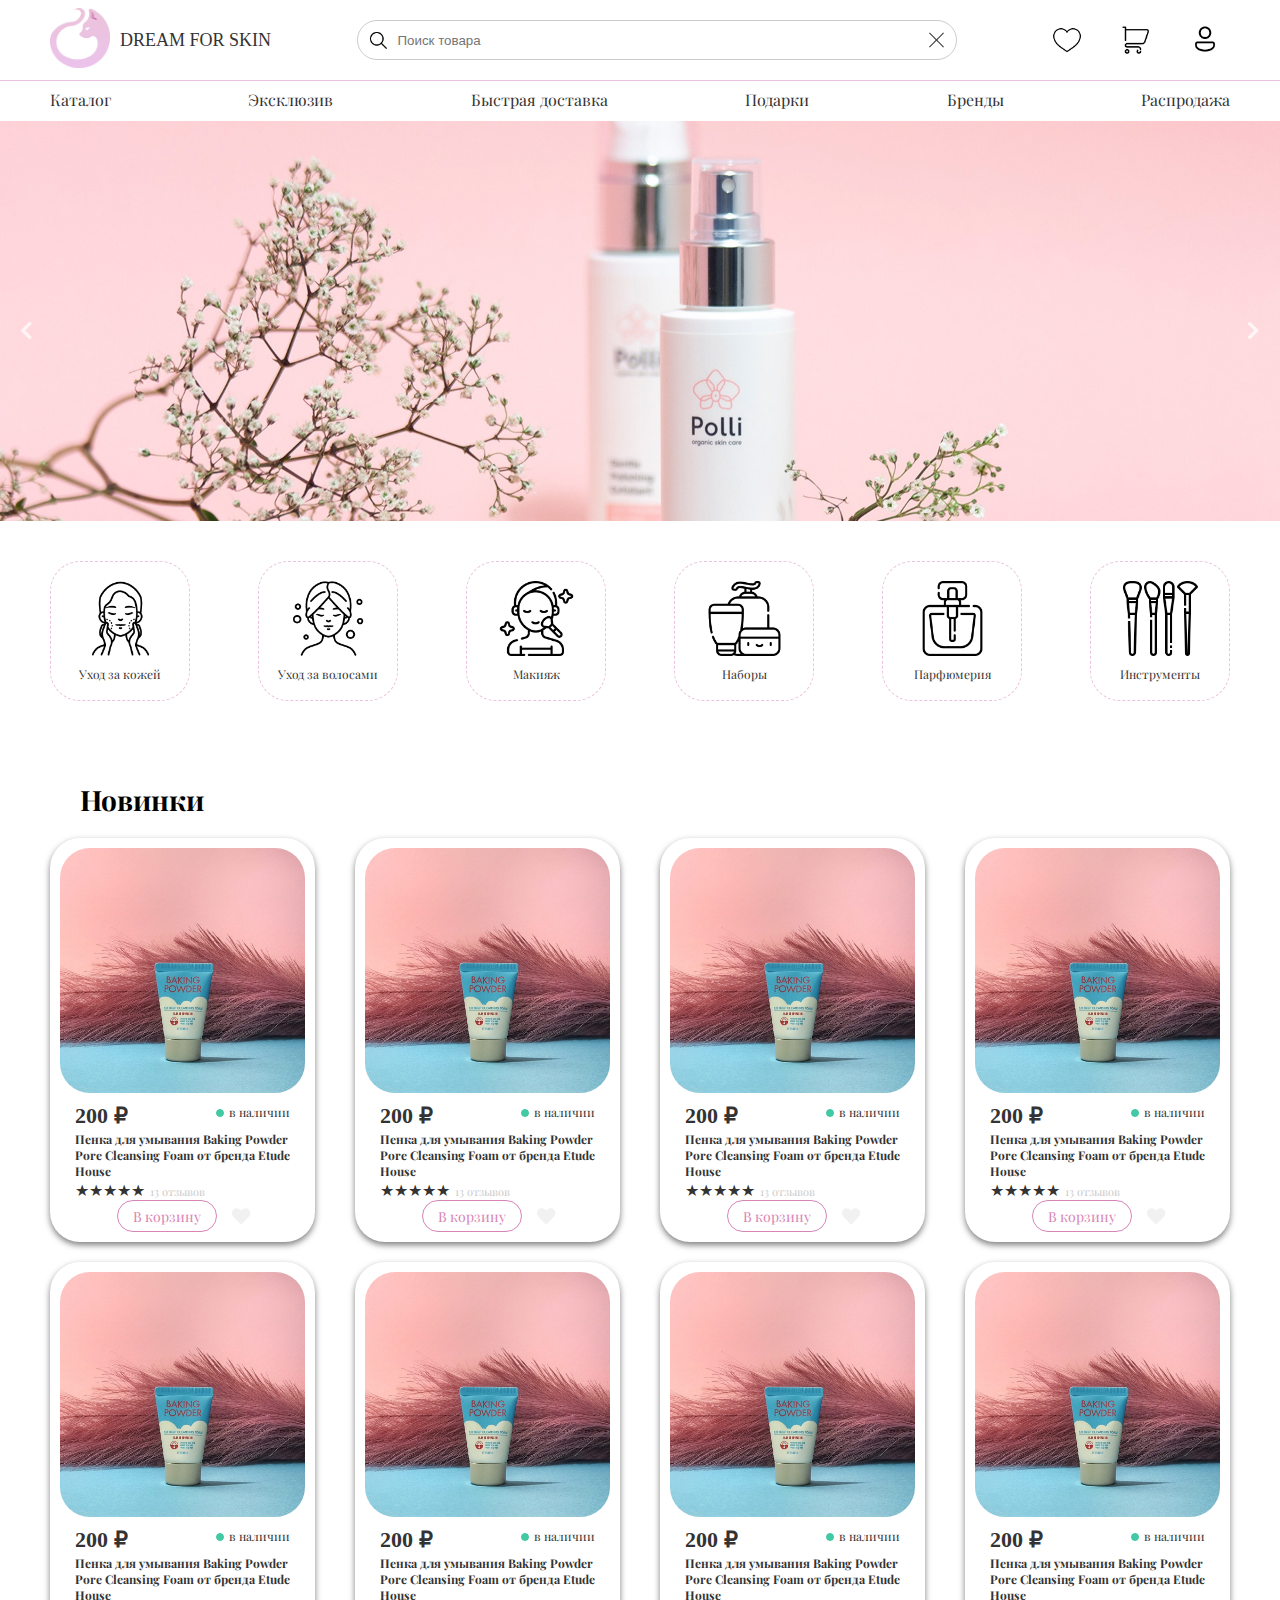
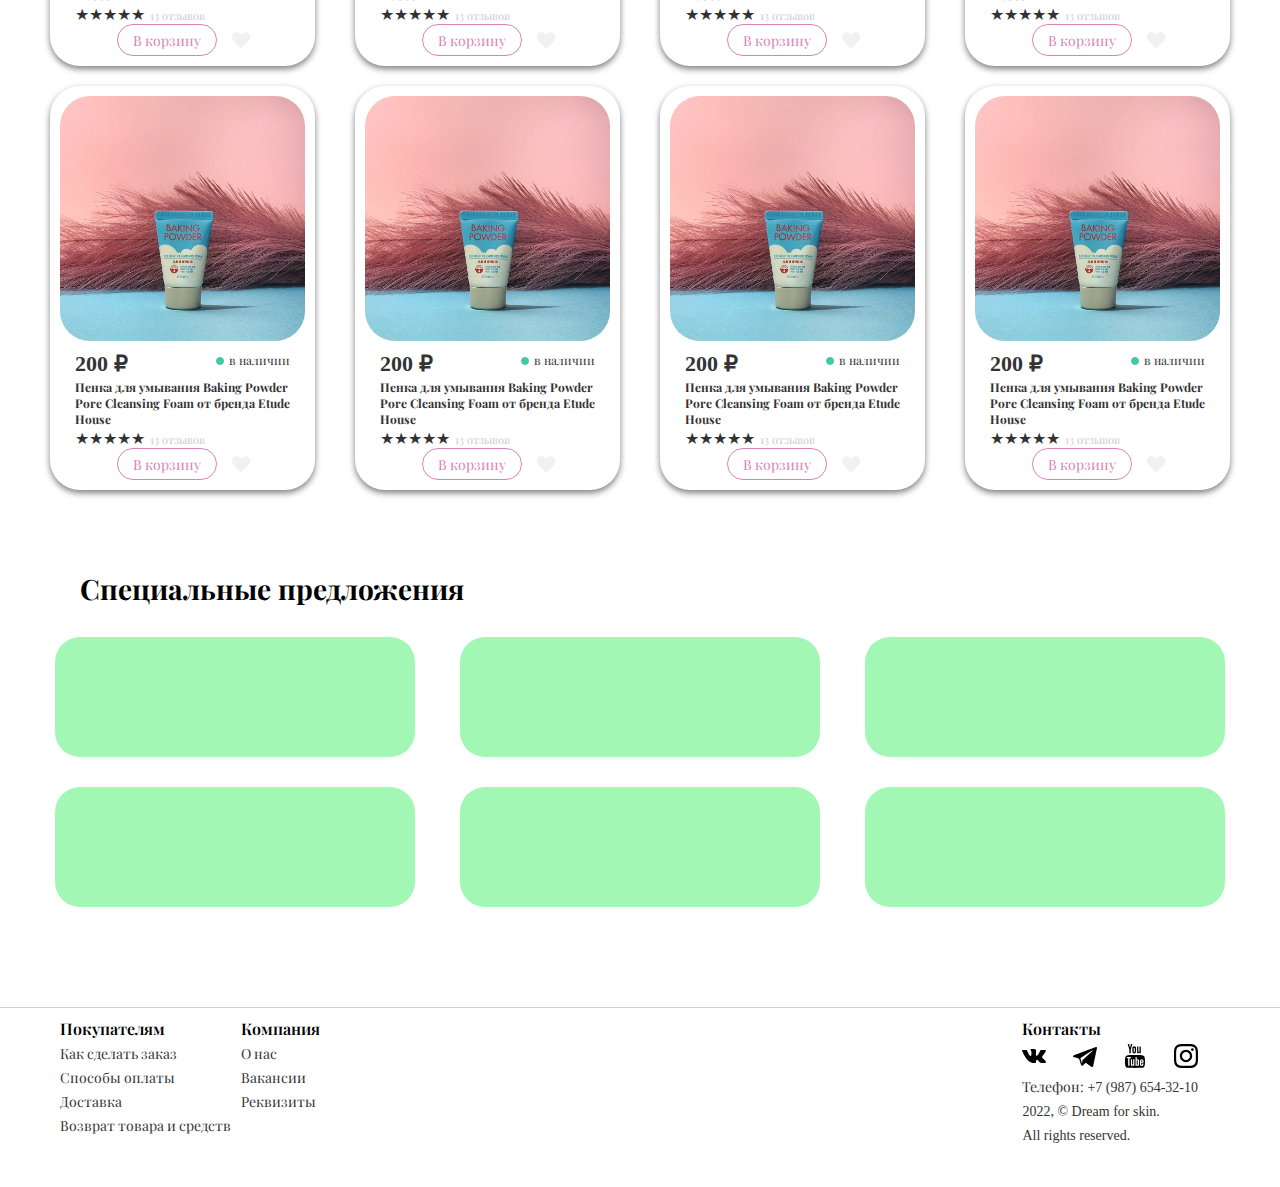
==== commit 1da7e80f: "Доделал верстку. Курс на Vue" ====
--- a/IevlevDaniil/dream_for_skin/index.html
+++ b/IevlevDaniil/dream_for_skin/index.html
@@ -12,6 +12,26 @@
     <title>Главная</title>
 </head>
 <body>
+
+    <div class="hidden__menu__container">
+        <div class="hiden__menu__content">
+            <div class="logo__and__close">
+                <a href="index.html"><img class="logo__icon" src="assets/images/main-logo.png"></a>
+                <div class="close__btn__container">
+                    <img id="close-menu-btn" src="assets/icons/close.png" alt="">
+                </div>
+            </div>
+            <div class="hidden__menu__list">
+                <a>Полный каталог</a>
+                <a>Эксклюзив</a>
+                <a>Быстрая доставка</a>
+                <a>Подарки</a>
+                <a>Бренды</a>
+                <a>Распродажа</a>
+            </div>
+        </div>
+    </div>
+
     <header class="header__container ">
         <div class="header__content">    
             <div class="logo__container">
@@ -35,12 +55,21 @@
             <div class="header__buttons">
                 <button class="button__rounded" type="button"><img class="button__icon" src="assets/icons/icon-wishlist.png"></button>
                 <button class="button__rounded" type="button"><img class="button__icon" src="assets/icons/icon-cart.png"></button>
-                <button class="button__rounded" type="button"><img class="button__icon" src="assets/icons/icon-user.png"></button>
+                <button id="account-button" class="button__rounded" type="button"><img class="button__icon" src="assets/icons/icon-user.png"></button>
+
+                <div class="narrow__account__container">
+                    <img src="assets/images/user_icons/default.png" alt="">
+                    <p>Привет, Гость!</p>
+                    <div class="narrow__account__menu">
+                        <a href="access.html"><button type="button">Войти</button></a>
+                        <a href="registr.html"><button type="button">Регистрация</button></a>
+                    </div>
+                </div>
             </div>
         </div>
 
         <div class="header__narrow__content">
-            <div class="header__narrow__menu__btn">
+            <div id="burger-btn" class="header__narrow__menu__btn">
                 <img src="assets/icons/burger_line_list_menu_nav_navigation_option_icon_123231.svg" alt="">
                 Каталог
             </div>
@@ -133,302 +162,296 @@
                                 <h1>200 ₽</h1>
 
                                 <div class="main__product__available">
-                                    <img src="/assets/icons/green_cicle.svg" alt="">
-                                    <span id="available">в наличии</span>
-                                </div>
-                            </div>
-                            
-                            <h3 class="product__card__title">Пенка для умывания Baking Powder Pore Cleansing Foam от бренда Etude House</h3>
-                            <div class="card__rating">★★★★★<span>13 отзывов</span></div>
-                        </a>
-                            
-                        <div class="product__card__buttons">
-                            <button class="product__card__buy__btn" type="button">В корзину</button>
-                            <i class="fa fa-heart product__card__addfavorite_btn" aria-hidden="true" onclick="style.color == 'red' ? style.color = '#f1f1f1' : style.color = 'red'"></i>
-                        </div>
-                    </div>
-                </div>
-
-                <div class="product__card">
-                    <div class="product__card__content">
-                        <a href="product.html">
-                            <img src="assets/images/products/bakin_pow.png" alt="">
-                            
-                            <div class="product__card__price">
-                                <h1>200 ₽</h1>
-
-                                <div class="main__product__available">
-                                    <img src="/assets/icons/green_cicle.svg" alt="">
-                                    <span id="available">в наличии</span>
-                                </div>
-                            </div>
-                            
-                            <h3 class="product__card__title">Пенка для умывания Baking Powder Pore Cleansing Foam от бренда Etude House</h3>
-                            <div class="card__rating">★★★★★<span>13 отзывов</span></div>
-                        </a>
-                            
-                        <div class="product__card__buttons">
-                            <button class="product__card__buy__btn" type="button">В корзину</button>
-                            <i class="fa fa-heart product__card__addfavorite_btn" aria-hidden="true" onclick="style.color == 'red' ? style.color = '#f1f1f1' : style.color = 'red'"></i>
-                        </div>
-                    </div>
-                </div>
-
-                <div class="product__card">
-                    <div class="product__card__content">
-                        <a href="product.html">
-                            <img src="assets/images/products/bakin_pow.png" alt="">
-                            
-                            <div class="product__card__price">
-                                <h1>200 ₽</h1>
-
-                                <div class="main__product__available">
-                                    <img src="/assets/icons/green_cicle.svg" alt="">
-                                    <span id="available">в наличии</span>
-                                </div>
-                            </div>
-                            
-                            <h3 class="product__card__title">Пенка для умывания Baking Powder Pore Cleansing Foam от бренда Etude House</h3>
-                            <div class="card__rating">★★★★★<span>13 отзывов</span></div>
-                        </a>
-                            
-                        <div class="product__card__buttons">
-                            <button class="product__card__buy__btn" type="button">В корзину</button>
-                            <i class="fa fa-heart product__card__addfavorite_btn" aria-hidden="true" onclick="style.color == 'red' ? style.color = '#f1f1f1' : style.color = 'red'"></i>
-                        </div>
-                    </div>
-                </div>
-
-                <div class="product__card">
-                    <div class="product__card__content">
-                        <a href="product.html">
-                            <img src="assets/images/products/bakin_pow.png" alt="">
-                            
-                            <div class="product__card__price">
-                                <h1>200 ₽</h1>
-
-                                <div class="main__product__available">
-                                    <img src="/assets/icons/green_cicle.svg" alt="">
-                                    <span id="available">в наличии</span>
-                                </div>
-                            </div>
-                            
-                            <h3 class="product__card__title">Пенка для умывания Baking Powder Pore Cleansing Foam от бренда Etude House</h3>
-                            <div class="card__rating">★★★★★<span>13 отзывов</span></div>
-                        </a>
-                            
-                        <div class="product__card__buttons">
-                            <button class="product__card__buy__btn" type="button">В корзину</button>
-                            <i class="fa fa-heart product__card__addfavorite_btn" aria-hidden="true" onclick="style.color == 'red' ? style.color = '#f1f1f1' : style.color = 'red'"></i>
-                        </div>
-                    </div>
-                </div>
-
-                <div class="product__card">
-                    <div class="product__card__content">
-                        <a href="product.html">
-                            <img src="assets/images/products/bakin_pow.png" alt="">
-                            
-                            <div class="product__card__price">
-                                <h1>200 ₽</h1>
-
-                                <div class="main__product__available">
-                                    <img src="/assets/icons/green_cicle.svg" alt="">
-                                    <span id="available">в наличии</span>
-                                </div>
-                            </div>
-                            
-                            <h3 class="product__card__title">Пенка для умывания Baking Powder Pore Cleansing Foam от бренда Etude House</h3>
-                            <div class="card__rating">★★★★★<span>13 отзывов</span></div>
-                        </a>
-                            
-                        <div class="product__card__buttons">
-                            <button class="product__card__buy__btn" type="button">В корзину</button>
-                            <i class="fa fa-heart product__card__addfavorite_btn" aria-hidden="true" onclick="style.color == 'red' ? style.color = '#f1f1f1' : style.color = 'red'"></i>
-                        </div>
-                    </div>
-                </div>
-
-                <div class="product__card">
-                    <div class="product__card__content">
-                        <a href="product.html">
-                            <img src="assets/images/products/bakin_pow.png" alt="">
-                            
-                            <div class="product__card__price">
-                                <h1>200 ₽</h1>
-
-                                <div class="main__product__available">
-                                    <img src="/assets/icons/green_cicle.svg" alt="">
-                                    <span id="available">в наличии</span>
-                                </div>
-                            </div>
-                            
-                            <h3 class="product__card__title">Пенка для умывания Baking Powder Pore Cleansing Foam от бренда Etude House</h3>
-                            <div class="card__rating">★★★★★<span>13 отзывов</span></div>
-                        </a>
-                            
-                        <div class="product__card__buttons">
-                            <button class="product__card__buy__btn" type="button">В корзину</button>
-                            <i class="fa fa-heart product__card__addfavorite_btn" aria-hidden="true" onclick="style.color == 'red' ? style.color = '#f1f1f1' : style.color = 'red'"></i>
-                        </div>
-                    </div>
-                </div>
-
-                <div class="product__card">
-                    <div class="product__card__content">
-                        <a href="product.html">
-                            <img src="assets/images/products/bakin_pow.png" alt="">
-                            
-                            <div class="product__card__price">
-                                <h1>200 ₽</h1>
-
-                                <div class="main__product__available">
-                                    <img src="/assets/icons/green_cicle.svg" alt="">
-                                    <span id="available">в наличии</span>
-                                </div>
-                            </div>
-                            
-                            <h3 class="product__card__title">Пенка для умывания Baking Powder Pore Cleansing Foam от бренда Etude House</h3>
-                            <div class="card__rating">★★★★★<span>13 отзывов</span></div>
-                        </a>
-                            
-                        <div class="product__card__buttons">
-                            <button class="product__card__buy__btn" type="button">В корзину</button>
-                            <i class="fa fa-heart product__card__addfavorite_btn" aria-hidden="true" onclick="style.color == 'red' ? style.color = '#f1f1f1' : style.color = 'red'"></i>
-                        </div>
-                    </div>
-                </div>
-
-                <div class="product__card">
-                    <div class="product__card__content">
-                        <a href="product.html">
-                            <img src="assets/images/products/bakin_pow.png" alt="">
-                            
-                            <div class="product__card__price">
-                                <h1>200 ₽</h1>
-
-                                <div class="main__product__available">
-                                    <img src="/assets/icons/green_cicle.svg" alt="">
-                                    <span id="available">в наличии</span>
-                                </div>
-                            </div>
-                            
-                            <h3 class="product__card__title">Пенка для умывания Baking Powder Pore Cleansing Foam от бренда Etude House</h3>
-                            <div class="card__rating">★★★★★<span>13 отзывов</span></div>
-                        </a>
-                            
-                        <div class="product__card__buttons">
-                            <button class="product__card__buy__btn" type="button">В корзину</button>
-                            <i class="fa fa-heart product__card__addfavorite_btn" aria-hidden="true" onclick="style.color == 'red' ? style.color = '#f1f1f1' : style.color = 'red'"></i>
-                        </div>
-                    </div>
-                </div>
-
-                <div class="product__card">
-                    <div class="product__card__content">
-                        <a href="product.html">
-                            <img src="assets/images/products/bakin_pow.png" alt="">
-                            
-                            <div class="product__card__price">
-                                <h1>200 ₽</h1>
-
-                                <div class="main__product__available">
-                                    <img src="/assets/icons/green_cicle.svg" alt="">
-                                    <span id="available">в наличии</span>
-                                </div>
-                            </div>
-                            
-                            <h3 class="product__card__title">Пенка для умывания Baking Powder Pore Cleansing Foam от бренда Etude House</h3>
-                            <div class="card__rating">★★★★★<span>13 отзывов</span></div>
-                        </a>
-                            
-                        <div class="product__card__buttons">
-                            <button class="product__card__buy__btn" type="button">В корзину</button>
-                            <i class="fa fa-heart product__card__addfavorite_btn" aria-hidden="true" onclick="style.color == 'red' ? style.color = '#f1f1f1' : style.color = 'red'"></i>
-                        </div>
-                    </div>
-                </div>
-
-                <div class="product__card">
-                    <div class="product__card__content">
-                        <a href="product.html">
-                            <img src="assets/images/products/bakin_pow.png" alt="">
-                            
-                            <div class="product__card__price">
-                                <h1>200 ₽</h1>
-
-                                <div class="main__product__available">
-                                    <img src="/assets/icons/green_cicle.svg" alt="">
-                                    <span id="available">в наличии</span>
-                                </div>
-                            </div>
-                            
-                            <h3 class="product__card__title">Пенка для умывания Baking Powder Pore Cleansing Foam от бренда Etude House</h3>
-                            <div class="card__rating">★★★★★<span>13 отзывов</span></div>
-                        </a>
-                            
-                        <div class="product__card__buttons">
-                            <button class="product__card__buy__btn" type="button">В корзину</button>
-                            <i class="fa fa-heart product__card__addfavorite_btn" aria-hidden="true" onclick="style.color == 'red' ? style.color = '#f1f1f1' : style.color = 'red'"></i>
-                        </div>
-                    </div>
-                </div>
-
-                <div class="product__card">
-                    <div class="product__card__content">
-                        <a href="product.html">
-                            <img src="assets/images/products/bakin_pow.png" alt="">
-                            
-                            <div class="product__card__price">
-                                <h1>200 ₽</h1>
-
-                                <div class="main__product__available">
-                                    <img src="/assets/icons/green_cicle.svg" alt="">
-                                    <span id="available">в наличии</span>
-                                </div>
-                            </div>
-                            
-                            <h3 class="product__card__title">Пенка для умывания Baking Powder Pore Cleansing Foam от бренда Etude House</h3>
-                            <div class="card__rating">★★★★★<span>13 отзывов</span></div>
-                        </a>
-                            
-                        <div class="product__card__buttons">
-                            <button class="product__card__buy__btn" type="button">В корзину</button>
-                            <i class="fa fa-heart product__card__addfavorite_btn" aria-hidden="true" onclick="style.color == 'red' ? style.color = '#f1f1f1' : style.color = 'red'"></i>
-                        </div>
-                    </div>
-                </div>
-
-                <div class="product__card">
-                    <div class="product__card__content">
-                        <a href="product.html">
-                            <img src="assets/images/products/bakin_pow.png" alt="">
-                            
-                            <div class="product__card__price">
-                                <h1>200 ₽</h1>
-
-                                <div class="main__product__available">
-                                    <img src="/assets/icons/green_cicle.svg" alt="">
-                                    <span id="available">в наличии</span>
-                                </div>
-                            </div>
-                            
-                            <h3 class="product__card__title">Пенка для умывания Baking Powder Pore Cleansing Foam от бренда Etude House</h3>
-                            <div class="card__rating">★★★★★<span>13 отзывов</span></div>
-                        </a>
-                            
-                        <div class="product__card__buttons">
-                            <button class="product__card__buy__btn" type="button">В корзину</button>
-                            <i class="fa fa-heart product__card__addfavorite_btn" aria-hidden="true" onclick="style.color == 'red' ? style.color = '#f1f1f1' : style.color = 'red'"></i>
-                        </div>
-                    </div>
-                </div>
-
-                
-
-
-
-
+                                    <img src="assets/icons/green_cicle.svg" alt="">
+                                    <span id="available">в наличии</span>
+                                </div>
+                            </div>
+                            
+                            <h3 class="product__card__title">Пенка для умывания Baking Powder Pore Cleansing Foam от бренда Etude House</h3>
+                            <div class="card__rating">★★★★★<span>13 отзывов</span></div>
+                        </a>
+                            
+                        <div class="product__card__buttons">
+                            <button class="product__card__buy__btn" type="button">В корзину</button>
+                            <i class="fa fa-heart product__card__addfavorite_btn" aria-hidden="true" onclick="style.color == 'red' ? style.color = '#f1f1f1' : style.color = 'red'"></i>
+                        </div>
+                    </div>
+                </div>
+
+                <div class="product__card">
+                    <div class="product__card__content">
+                        <a href="product.html">
+                            <img src="assets/images/products/bakin_pow.png" alt="">
+                            
+                            <div class="product__card__price">
+                                <h1>200 ₽</h1>
+
+                                <div class="main__product__available">
+                                    <img src="assets/icons/green_cicle.svg" alt="">
+                                    <span id="available">в наличии</span>
+                                </div>
+                            </div>
+                            
+                            <h3 class="product__card__title">Пенка для умывания Baking Powder Pore Cleansing Foam от бренда Etude House</h3>
+                            <div class="card__rating">★★★★★<span>13 отзывов</span></div>
+                        </a>
+                            
+                        <div class="product__card__buttons">
+                            <button class="product__card__buy__btn" type="button">В корзину</button>
+                            <i class="fa fa-heart product__card__addfavorite_btn" aria-hidden="true" onclick="style.color == 'red' ? style.color = '#f1f1f1' : style.color = 'red'"></i>
+                        </div>
+                    </div>
+                </div>
+
+                <div class="product__card">
+                    <div class="product__card__content">
+                        <a href="product.html">
+                            <img src="assets/images/products/bakin_pow.png" alt="">
+                            
+                            <div class="product__card__price">
+                                <h1>200 ₽</h1>
+
+                                <div class="main__product__available">
+                                    <img src="assets/icons/green_cicle.svg" alt="">
+                                    <span id="available">в наличии</span>
+                                </div>
+                            </div>
+                            
+                            <h3 class="product__card__title">Пенка для умывания Baking Powder Pore Cleansing Foam от бренда Etude House</h3>
+                            <div class="card__rating">★★★★★<span>13 отзывов</span></div>
+                        </a>
+                            
+                        <div class="product__card__buttons">
+                            <button class="product__card__buy__btn" type="button">В корзину</button>
+                            <i class="fa fa-heart product__card__addfavorite_btn" aria-hidden="true" onclick="style.color == 'red' ? style.color = '#f1f1f1' : style.color = 'red'"></i>
+                        </div>
+                    </div>
+                </div>
+
+                <div class="product__card">
+                    <div class="product__card__content">
+                        <a href="product.html">
+                            <img src="assets/images/products/bakin_pow.png" alt="">
+                            
+                            <div class="product__card__price">
+                                <h1>200 ₽</h1>
+
+                                <div class="main__product__available">
+                                    <img src="assets/icons/green_cicle.svg" alt="">
+                                    <span id="available">в наличии</span>
+                                </div>
+                            </div>
+                            
+                            <h3 class="product__card__title">Пенка для умывания Baking Powder Pore Cleansing Foam от бренда Etude House</h3>
+                            <div class="card__rating">★★★★★<span>13 отзывов</span></div>
+                        </a>
+                            
+                        <div class="product__card__buttons">
+                            <button class="product__card__buy__btn" type="button">В корзину</button>
+                            <i class="fa fa-heart product__card__addfavorite_btn" aria-hidden="true" onclick="style.color == 'red' ? style.color = '#f1f1f1' : style.color = 'red'"></i>
+                        </div>
+                    </div>
+                </div>
+
+                <div class="product__card">
+                    <div class="product__card__content">
+                        <a href="product.html">
+                            <img src="assets/images/products/bakin_pow.png" alt="">
+                            
+                            <div class="product__card__price">
+                                <h1>200 ₽</h1>
+
+                                <div class="main__product__available">
+                                    <img src="assets/icons/green_cicle.svg" alt="">
+                                    <span id="available">в наличии</span>
+                                </div>
+                            </div>
+                            
+                            <h3 class="product__card__title">Пенка для умывания Baking Powder Pore Cleansing Foam от бренда Etude House</h3>
+                            <div class="card__rating">★★★★★<span>13 отзывов</span></div>
+                        </a>
+                            
+                        <div class="product__card__buttons">
+                            <button class="product__card__buy__btn" type="button">В корзину</button>
+                            <i class="fa fa-heart product__card__addfavorite_btn" aria-hidden="true" onclick="style.color == 'red' ? style.color = '#f1f1f1' : style.color = 'red'"></i>
+                        </div>
+                    </div>
+                </div>
+
+                <div class="product__card">
+                    <div class="product__card__content">
+                        <a href="product.html">
+                            <img src="assets/images/products/bakin_pow.png" alt="">
+                            
+                            <div class="product__card__price">
+                                <h1>200 ₽</h1>
+
+                                <div class="main__product__available">
+                                    <img src="assets/icons/green_cicle.svg" alt="">
+                                    <span id="available">в наличии</span>
+                                </div>
+                            </div>
+                            
+                            <h3 class="product__card__title">Пенка для умывания Baking Powder Pore Cleansing Foam от бренда Etude House</h3>
+                            <div class="card__rating">★★★★★<span>13 отзывов</span></div>
+                        </a>
+                            
+                        <div class="product__card__buttons">
+                            <button class="product__card__buy__btn" type="button">В корзину</button>
+                            <i class="fa fa-heart product__card__addfavorite_btn" aria-hidden="true" onclick="style.color == 'red' ? style.color = '#f1f1f1' : style.color = 'red'"></i>
+                        </div>
+                    </div>
+                </div>
+
+                <div class="product__card">
+                    <div class="product__card__content">
+                        <a href="product.html">
+                            <img src="assets/images/products/bakin_pow.png" alt="">
+                            
+                            <div class="product__card__price">
+                                <h1>200 ₽</h1>
+
+                                <div class="main__product__available">
+                                    <img src="assets/icons/green_cicle.svg" alt="">
+                                    <span id="available">в наличии</span>
+                                </div>
+                            </div>
+                            
+                            <h3 class="product__card__title">Пенка для умывания Baking Powder Pore Cleansing Foam от бренда Etude House</h3>
+                            <div class="card__rating">★★★★★<span>13 отзывов</span></div>
+                        </a>
+                            
+                        <div class="product__card__buttons">
+                            <button class="product__card__buy__btn" type="button">В корзину</button>
+                            <i class="fa fa-heart product__card__addfavorite_btn" aria-hidden="true" onclick="style.color == 'red' ? style.color = '#f1f1f1' : style.color = 'red'"></i>
+                        </div>
+                    </div>
+                </div>
+
+                <div class="product__card">
+                    <div class="product__card__content">
+                        <a href="product.html">
+                            <img src="assets/images/products/bakin_pow.png" alt="">
+                            
+                            <div class="product__card__price">
+                                <h1>200 ₽</h1>
+
+                                <div class="main__product__available">
+                                    <img src="assets/icons/green_cicle.svg" alt="">
+                                    <span id="available">в наличии</span>
+                                </div>
+                            </div>
+                            
+                            <h3 class="product__card__title">Пенка для умывания Baking Powder Pore Cleansing Foam от бренда Etude House</h3>
+                            <div class="card__rating">★★★★★<span>13 отзывов</span></div>
+                        </a>
+                            
+                        <div class="product__card__buttons">
+                            <button class="product__card__buy__btn" type="button">В корзину</button>
+                            <i class="fa fa-heart product__card__addfavorite_btn" aria-hidden="true" onclick="style.color == 'red' ? style.color = '#f1f1f1' : style.color = 'red'"></i>
+                        </div>
+                    </div>
+                </div>
+
+                <div class="product__card">
+                    <div class="product__card__content">
+                        <a href="product.html">
+                            <img src="assets/images/products/bakin_pow.png" alt="">
+                            
+                            <div class="product__card__price">
+                                <h1>200 ₽</h1>
+
+                                <div class="main__product__available">
+                                    <img src="assets/icons/green_cicle.svg" alt="">
+                                    <span id="available">в наличии</span>
+                                </div>
+                            </div>
+                            
+                            <h3 class="product__card__title">Пенка для умывания Baking Powder Pore Cleansing Foam от бренда Etude House</h3>
+                            <div class="card__rating">★★★★★<span>13 отзывов</span></div>
+                        </a>
+                            
+                        <div class="product__card__buttons">
+                            <button class="product__card__buy__btn" type="button">В корзину</button>
+                            <i class="fa fa-heart product__card__addfavorite_btn" aria-hidden="true" onclick="style.color == 'red' ? style.color = '#f1f1f1' : style.color = 'red'"></i>
+                        </div>
+                    </div>
+                </div>
+
+                <div class="product__card">
+                    <div class="product__card__content">
+                        <a href="product.html">
+                            <img src="assets/images/products/bakin_pow.png" alt="">
+                            
+                            <div class="product__card__price">
+                                <h1>200 ₽</h1>
+
+                                <div class="main__product__available">
+                                    <img src="assets/icons/green_cicle.svg" alt="">
+                                    <span id="available">в наличии</span>
+                                </div>
+                            </div>
+                            
+                            <h3 class="product__card__title">Пенка для умывания Baking Powder Pore Cleansing Foam от бренда Etude House</h3>
+                            <div class="card__rating">★★★★★<span>13 отзывов</span></div>
+                        </a>
+                            
+                        <div class="product__card__buttons">
+                            <button class="product__card__buy__btn" type="button">В корзину</button>
+                            <i class="fa fa-heart product__card__addfavorite_btn" aria-hidden="true" onclick="style.color == 'red' ? style.color = '#f1f1f1' : style.color = 'red'"></i>
+                        </div>
+                    </div>
+                </div>
+
+                <div class="product__card">
+                    <div class="product__card__content">
+                        <a href="product.html">
+                            <img src="assets/images/products/bakin_pow.png" alt="">
+                            
+                            <div class="product__card__price">
+                                <h1>200 ₽</h1>
+
+                                <div class="main__product__available">
+                                    <img src="assets/icons/green_cicle.svg" alt="">
+                                    <span id="available">в наличии</span>
+                                </div>
+                            </div>
+                            
+                            <h3 class="product__card__title">Пенка для умывания Baking Powder Pore Cleansing Foam от бренда Etude House</h3>
+                            <div class="card__rating">★★★★★<span>13 отзывов</span></div>
+                        </a>
+                            
+                        <div class="product__card__buttons">
+                            <button class="product__card__buy__btn" type="button">В корзину</button>
+                            <i class="fa fa-heart product__card__addfavorite_btn" aria-hidden="true" onclick="style.color == 'red' ? style.color = '#f1f1f1' : style.color = 'red'"></i>
+                        </div>
+                    </div>
+                </div>
+
+                <div class="product__card">
+                    <div class="product__card__content">
+                        <a href="product.html">
+                            <img src="assets/images/products/bakin_pow.png" alt="">
+                            
+                            <div class="product__card__price">
+                                <h1>200 ₽</h1>
+
+                                <div class="main__product__available">
+                                    <img src="assets/icons/green_cicle.svg" alt="">
+                                    <span id="available">в наличии</span>
+                                </div>
+                            </div>
+                            
+                            <h3 class="product__card__title">Пенка для умывания Baking Powder Pore Cleansing Foam от бренда Etude House</h3>
+                            <div class="card__rating">★★★★★<span>13 отзывов</span></div>
+                        </a>
+                            
+                        <div class="product__card__buttons">
+                            <button class="product__card__buy__btn" type="button">В корзину</button>
+                            <i class="fa fa-heart product__card__addfavorite_btn" aria-hidden="true" onclick="style.color == 'red' ? style.color = '#f1f1f1' : style.color = 'red'"></i>
+                        </div>
+                    </div>
+                </div>
 
             </div>
 
@@ -489,7 +512,8 @@
         </div>
     </footer>
 
+    <script src="js/hidden_menu.js"></script>
+    <script src="js/header.js"></script>
     <script src="js/carousel.js"></script>
-    <script src="js/header.js"></script>
 </body>
 </html>--- a/IevlevDaniil/dream_for_skin/css/style.css
+++ b/IevlevDaniil/dream_for_skin/css/style.css
@@ -19,8 +19,74 @@
 
 
 
-
-
+.hidden__menu__container {
+    display: none;
+    position: fixed;
+    
+    height: 100%;
+    width: 350px;
+    z-index: 11;
+    padding: 0px 10px;
+
+    background-color: #fff;
+    box-shadow: 4px 0px 10px rgba(0, 0, 0, 0.3);
+
+    font-family: 'Playfair Display';
+    font-size: 22px;
+}
+
+.hidden__menu__content {
+    display: flex;
+    flex-direction: column;
+    width: 100%;
+    height: 100%;
+
+}
+
+.logo__and__close {
+    display: flex;
+    justify-content: space-between;
+    align-items: center;
+
+    border-bottom: 1px solid #EBC3DF;
+}
+
+.close__btn__container {
+    display: flex;
+    align-items: center;
+
+    width: 20px;
+    height: 50px;
+}
+
+#close-menu-btn {
+    width: 100%;
+    cursor: pointer;
+
+}
+
+.hidden__menu__list {
+    display: flex;
+    flex-direction: column;
+
+}
+
+.hidden__menu__list a {
+    display: block;
+    
+    cursor: pointer;
+    padding: 0px 0px 0px 10px;
+    line-height: 40px;
+}
+
+.hidden__menu__list a:hover {
+    background-color: #f1f1f1;
+
+}
+
+.menu__opened {
+    overflow-y: hidden;
+}
 
 /* Header  */
 
@@ -43,7 +109,8 @@
 
 .logo__container {
     height: 100%;
-    display: table;
+    display: flex;
+    align-items: center;
 
     /* background-color: #D885B6; */
 }
@@ -152,6 +219,7 @@
 }
 
 .header__buttons {
+    position: relative;
     height: 100%;
     /* background-color: aqua; */
 }
@@ -161,7 +229,7 @@
     width: 50px;
     margin: 15px 0px;
     cursor: pointer;
-    border: 0px solid #fff;
+    border: 2px solid #fff;
     border-radius: 25px;
     background-color: #fff;
 
@@ -185,6 +253,97 @@
 .header__narrow__content {
     display: none;
 }
+
+.narrow__account__container {
+    font-family: 'Playfair Display';
+
+    display: none;
+    flex-direction: column;
+    align-items: center;
+    position: absolute;
+
+    z-index: 1;
+    width: 100%;
+    height: auto;
+    padding: 10px;
+
+    background-color: #fff;
+    box-shadow: 0px 0px 5px rgba(0, 0, 0, 0.16);
+}
+
+.narrow__account__container p {
+    margin: 0px 0px 10px 0px;
+    text-align: center;
+}
+
+.narrow__account__container img {
+    width: 60px;
+    height: 60px;
+
+    margin: 0px 0px 5px 0px;
+
+    border-radius: 50%;
+}
+
+#narrow__account__menu__nickname {
+    color: #D885B6;
+}
+
+.narrow__account__menu {
+    display: flex;
+    justify-content: space-between;
+    width: 100%;
+    
+}
+
+.logined {
+    display: block;
+    cursor: pointer;
+
+    margin: 0px 0px 8px 0px;
+}
+
+.logined a {
+    padding: 2px;
+    color: #333;
+}
+
+.logined a:hover {
+    background-color: #f1f1f1;
+}
+
+.narrow__account__menu a {
+    display: block;
+}
+
+.narrow__account__menu button {
+    cursor: pointer;
+    font-size: 14px;
+
+    background-color: #fff;
+    
+    padding: 4px 8px;
+    border: 1px solid #EBC3DF;
+    border-radius: 20px;
+}
+
+.narrow__account__menu button:hover { 
+    background-color: #EBC3DF;
+    color: #fff;
+}
+
+.narrow__account__menu__quit {
+
+    color: #333;
+
+}
+
+.narrow__account__menu__quit:hover {
+    color: #D885B6;
+}
+
+
+
 
 /* Underheader menu  */
 
@@ -983,12 +1142,375 @@
     margin: 15px 0px 0px 0px;
 }
 
-
-
-
-
-
-
+.zero__style {
+    border: none;
+    background-color: #fff;
+}
+
+
+
+
+
+
+
+
+/* Sign-in и Sign-up странички */
+
+.sign-in__container {
+    position: absolute;
+    width: 100%;
+    height: 100%;
+
+    display: flex;
+    align-items: center;
+    justify-content: center;
+
+    font-family: 'Playfair Display';
+    
+    /* background-color: #40C9A2; */
+}
+
+.sign-in__block {
+    display: table;
+    min-width: 300px;
+    
+    box-shadow: 0px 0px 15px rgba(0, 0, 0, 0.16);
+    border-radius: 30px;
+
+    background-color: #fff;
+}
+
+.sign-in__content {
+    display: flex;
+    flex-direction: column;
+    justify-content: space-between;
+    align-items: center;
+
+    
+    width: 100%;
+    height: 100%;
+
+    padding: 15px;
+}
+
+.sign-in__logo div {
+    position: relative;
+    
+    display: flex;
+    flex-direction: column;
+    align-items: center;
+
+    width: 100%;
+    
+    
+}
+
+.sign-in__logo font {
+    font-family: 'Maiandra GD';
+    font-size: 20px;
+    color: #333;
+
+    margin: 10px 0px 0px 0px;
+}
+
+.sign-in__logo img {
+    width: 70px;
+    height: 70px;
+    
+}   
+
+.sign-in__title {
+    font-size: 32px;
+    font-weight: 400;
+    margin: 20px 0px 40px 0px;
+}
+
+.login-password__container {
+    display: flex;    
+    flex-direction: column;
+
+    align-items: center;
+    
+}
+
+.access__input {
+    width: 260px;
+    height: 40px;
+    
+    border: 1px solid #cdcdcd;
+    border-radius: 12px;
+    padding: 0px 10px 0px 10px; 
+
+    transition: border 0.2s ease-in-out;
+    
+}
+
+.access__input + .access__input{
+    margin: 15px 0px 0px 0px;   
+}
+
+.access__input input {
+    font-size: 16px;
+    line-height: 16px;
+
+    width: 100%;
+    height: 100%;
+    
+
+    border: none;
+}
+
+.btn__and__ask {
+    display: flex;
+    flex-direction: column;
+    align-items: center;
+}
+
+.low-asking__text{
+    display: block;
+
+    margin: 30px 0px 0px 0px;
+
+    color: #707070;
+    text-align: center;
+}
+
+.low-asking__text a {
+    color: #D885B6;
+}
+
+.low-asking__text a:hover {
+    text-decoration: underline solid;
+}
+
+.login__btn {
+    font-size: 18px;
+    cursor: pointer;
+    
+    width: 140px;
+    height: 50px;
+    margin: 30px 0px 0px 0px;
+
+    border: 1px solid #EBC3DF;
+    border-radius: 25px;
+    background-color: #fff;
+    
+    transition: color 0.2s linear;
+    transition: background-color 0.1s linear;
+    
+}
+
+.login__btn:hover {
+    background-color: #EBC3DF;
+    color: #fff;
+}
+
+.login__btn:active {
+    background-color: #D885B6;
+    color: #fff;
+}
+
+.registration__container {
+    display: flex;    
+    flex-direction: column;
+
+    align-items: center;
+}
+
+.registration__btn {
+    font-size: 18px;
+    cursor: pointer;
+    
+    width: 200px;
+    height: 50px;
+    margin: 30px 0px 0px 0px;
+
+    border: 1px solid #EBC3DF;
+    border-radius: 25px;
+    background-color: #fff;
+    
+    transition: color 0.2s linear;
+    transition: background-color 0.1s linear;
+    
+}
+
+.registration__btn:hover {
+    background-color: #EBC3DF;
+    color: #fff;
+}
+
+.registration__btn:active {
+    background-color: #D885B6;
+    color: #fff;
+}
+
+
+.user__container {
+    display: table;
+    
+    width: 100%;
+    max-width: 1200px;
+    
+    /* border: 1px solid #40C9A2; */
+    margin: 30px auto 0px auto;
+    padding: 0px 10px;
+
+    font-family: 'Playfair Display';
+}
+
+.user__container__content {
+    display: flex;
+    flex-direction: column;
+    
+    /* border: 1px solid black; */
+
+}
+
+.user__data__container {
+    display: flex;
+    align-items: center;
+    justify-content: center;
+
+    height: 140px;
+    padding: 0px 15px;
+    border-radius: 25px;
+}
+
+.user__data__container img {
+    width: 120px;
+    height: 120px;
+
+    border-radius: 50%;
+}
+
+.user__info {
+    display: flex;
+    flex-direction: column;
+    margin: 0px 0px 0px 20px;
+  
+}
+
+.user__info h3 {
+    font-size: 24px;
+    margin: 0px 0px 10px 0px;
+}
+
+.user__info span {
+    font-size: 14px;
+    margin: 0px 0px 10px 0px;
+}
+
+.user__info a {
+    font-size: 14px;
+}
+
+.user__info a:hover {
+    color: #D885B6;
+}
+
+.user__pillows {
+    display: flex;
+    flex-wrap: wrap;    
+    justify-content: space-between;
+
+    margin: 30px 0px 0px 0px;
+    width: 100%;
+}
+
+.user__pillow {
+    display: flex;
+    align-items: center;
+    justify-content: space-between;
+    flex-wrap: wrap;
+    cursor: pointer;
+
+    height: 200px;
+    width: 100%;
+    max-width: calc(33% - 10px);
+    min-width: 300px;
+    padding: 20px;
+    margin: 0px 10px 0px 0px;
+    
+
+    border-radius: 25px;
+    background-color: #fff;
+    box-shadow: 0px 0px 4px rgba(0, 0, 0, 0.2);
+
+    transition: box-shadow 0.4s ease-in-out;
+} 
+
+.user__pillow:last-child {
+    margin: 0px 0px 0px 0px;
+}
+
+.user__pillow:hover {
+    box-shadow: 0px 0px 15px rgba(0, 0, 0, 0.2);
+}
+
+.user__pillow img {
+    width: 60px;
+    height: 60px;
+
+    margin: 0px 0px 0px 0px;
+}
+
+.user__pillow p {
+    font-weight: 600;
+    font-size: 18px;
+
+    margin: 0px 0px 0px 0px;
+}
+
+.pillow__highlighter {
+    margin: 0px 0px 0px 10px;
+    font-size: 18px;
+
+    color: #D885B6;
+}
+
+.favorite__pillow {
+    color: #333;
+
+    box-shadow: 0px 0px 4px rgba(245, 95, 95, 0.5);
+}
+
+.favorite__pillow:hover {
+    box-shadow: 0px 0px 15px rgba(245, 95, 95, 0.5);
+}
+
+.user__pillow__small {
+    display: flex;
+    align-items: center;
+    justify-content: space-between;
+    flex-wrap: wrap;
+    cursor: pointer;
+
+    height: 100px;
+    width: 100%;
+    max-width: calc(25% - 10px);
+    min-width: 100px;
+    padding: 20px;
+    margin: 0px 10px 0px 0px;
+    
+
+    border-radius: 25px;
+    background-color: #fff;
+    box-shadow: 0px 0px 4px rgba(0, 0, 0, 0.2);
+
+    transition: box-shadow 0.4s ease-in-out;
+}
+
+.user__pillow__small:hover {
+    box-shadow: 0px 0px 15px rgba(0, 0, 0, 0.2);
+}
+
+.user__pillow__small p {
+    margin: 0px;   
+}
+
+.small__pillow__text {
+    color: #cbcbcb ;
+}
 
 
 
@@ -1100,6 +1622,24 @@
 
 }
 
+@media (max-width: 970px) {
+    .user__pillow {
+        height: 160px;
+        max-width: calc(50% - 10px);
+        min-width: 300px;
+
+    }
+    .user__pillow:last-child {
+        margin: 10px 0px 0px 0px;
+        max-width: 100%;
+    }
+
+    .user__pillow:nth-child(2) {
+        margin: 0px 0px 0px 0px;
+    }
+
+}
+
 @media (max-width: 890px) {
     .main__shortcuts__container {
         width: 100%;
@@ -1135,6 +1675,48 @@
 
 }
 
+@media (max-width: 640px) {
+    .user__pillow {
+        height: 100px;
+        max-width: calc(50%-10px);
+        min-width: 150px;
+
+        margin: 0px 5px 0px 0px;
+
+    }
+    .user__pillow:last-child {
+        margin: 10px 0px 0px 0px;
+    }
+    .user__pillow img {
+        width: 40px;
+        height: 40px;
+    
+        margin: 0px 0px 0px 0px;
+    }
+    
+    .user__pillow p {
+        font-weight: 600;
+        font-size: 16px;
+    
+        margin: 0px 0px 0px 0px;
+    }
+
+    .user__pillow__small {
+        height: 80px;
+
+        padding: 10px;
+    }
+
+    .small__pillow__text {
+        font-size: 12px;
+    }
+
+    .user__pillow__small {
+        font-size: 12px;
+    }
+
+}
+
 @media (max-width: 575px) {
     .product__card {
         width: auto;
@@ -1205,11 +1787,47 @@
         height: 50px;
         font-size: 16px;
     }
-}
-
-
-@media (max-width: 430px)
-{
+
+    .user__pillow {
+        padding: 10px;
+    }
+
+    .user__pillow p {
+        font-weight: 600;
+        font-size: 14px;
+    
+        margin: 0px 0px 0px 0px;
+    }
+
+    .user__pillow__small {
+        min-width: 80px;
+        max-width: calc(50% - 10px);
+    }
+
+    .user__pillow__small:nth-child(3)
+    {
+        margin-top: 10px;
+    }
+
+    .user__pillow__small:nth-child(4)
+    {
+        margin-top: 10px;
+    }
+
+    .small__pillow__text {
+        font-size: 10px;
+    }
+    
+    .pillow__highlighter {
+        margin: 0px 0px 0px 5px;
+        font-size: 12px;
+    }
+
+
+
+}
+
+@media (max-width: 430px){
     #add-to-favorite-btn {
         display: none;
     }
@@ -1217,4 +1835,34 @@
     #add-to-favorite-narrow-btn {
         display: block;
     }
-}+
+    .hidden__menu__container {
+        width: 100%;
+    }
+        
+    .user__data__container img {
+        width: 100px;
+        height: 100px;
+    }
+
+    .user__info h3 {
+        font-size: 20px;
+    }
+
+    .user__info span {
+        font-size: 12px;
+    }
+
+    .user__info a {
+        font-size: 12px;
+    }
+
+    .user__pillow {
+        min-width: 120px;
+    }
+
+    .user__pillow img {
+        display: none;
+    }
+}
+
